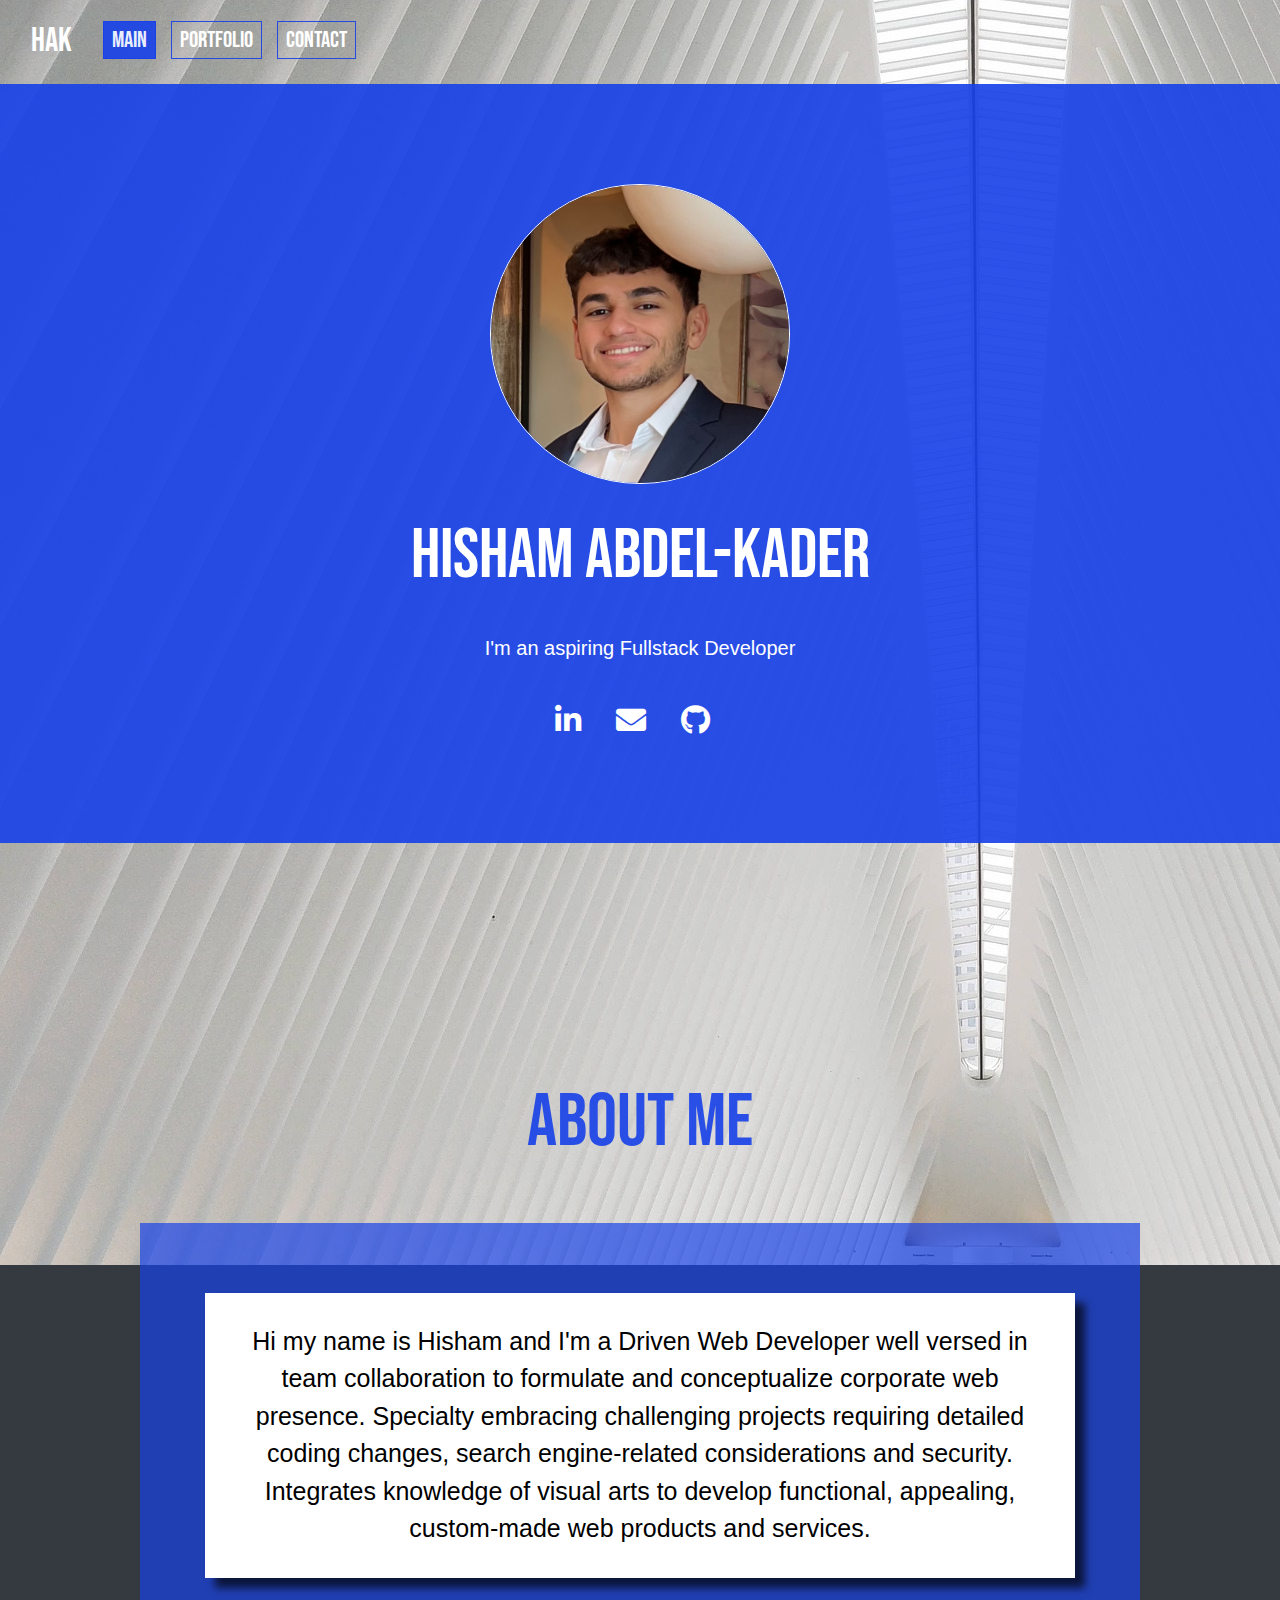
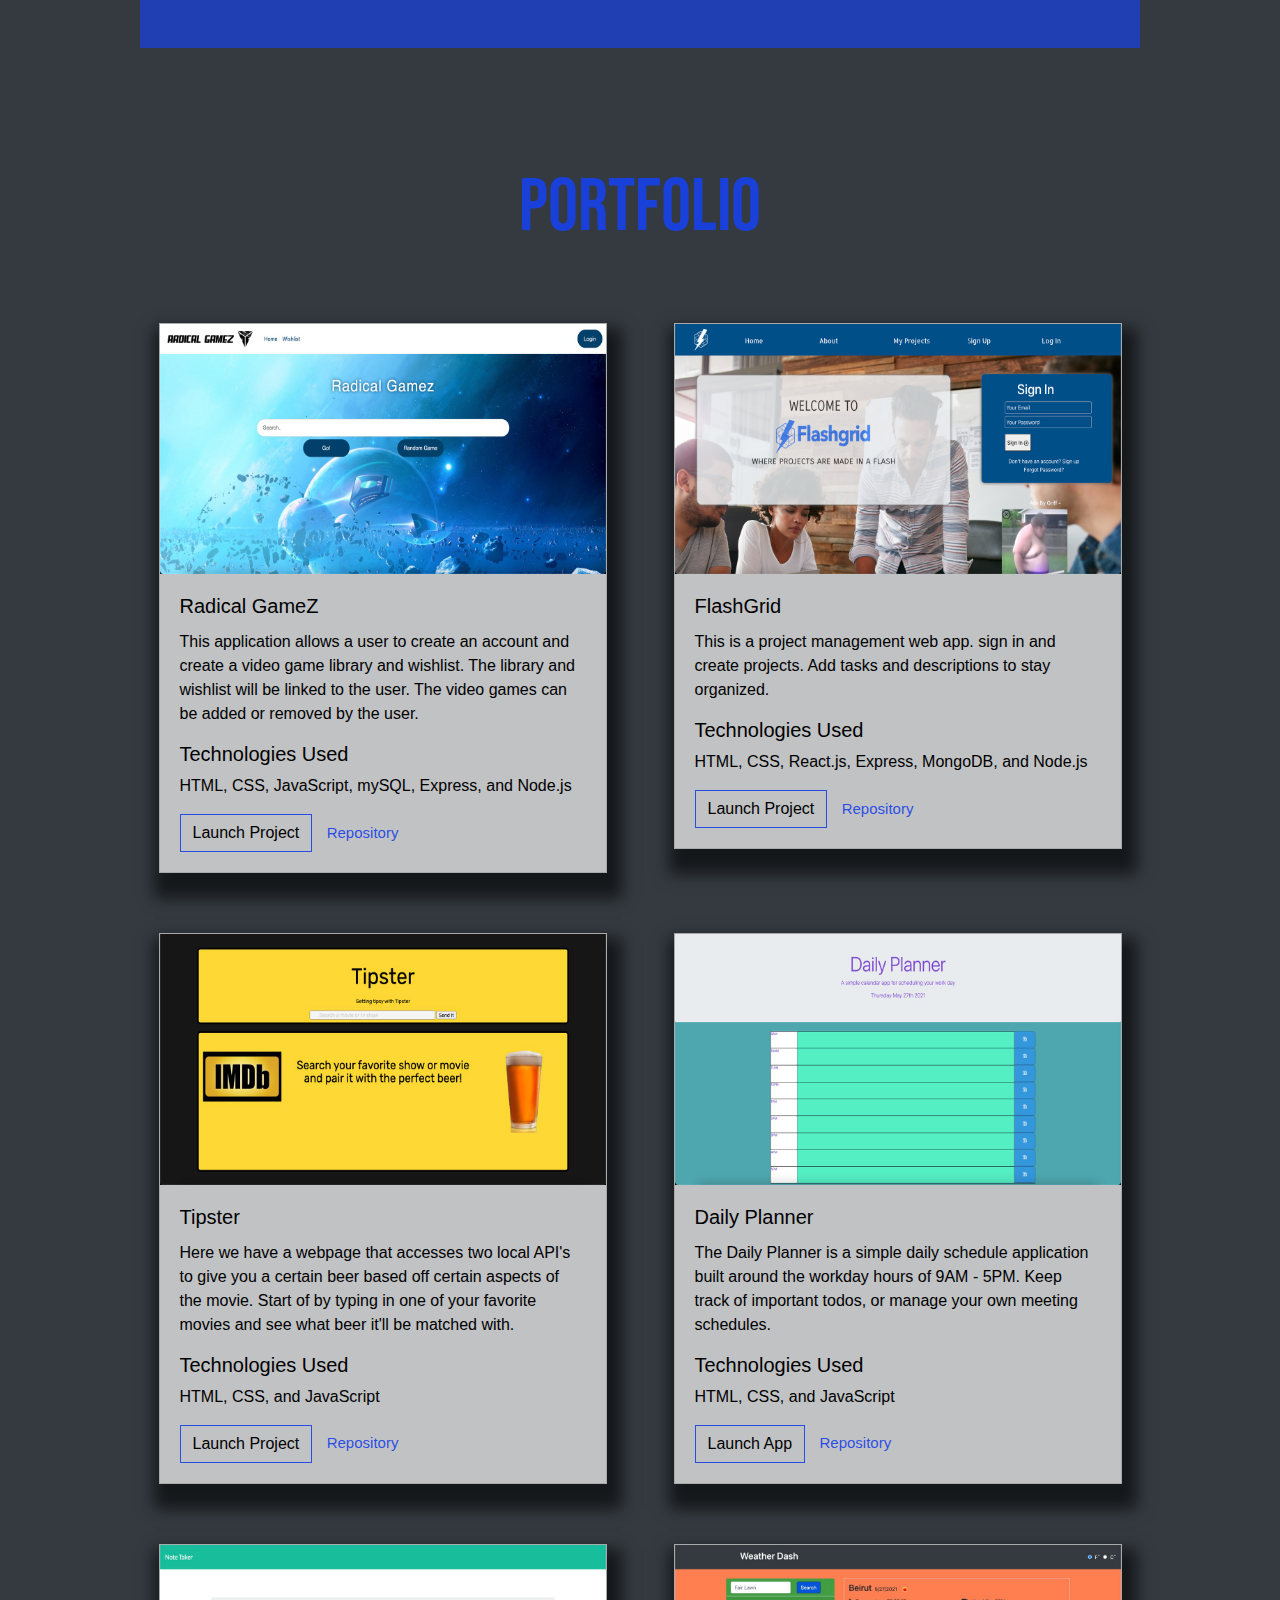
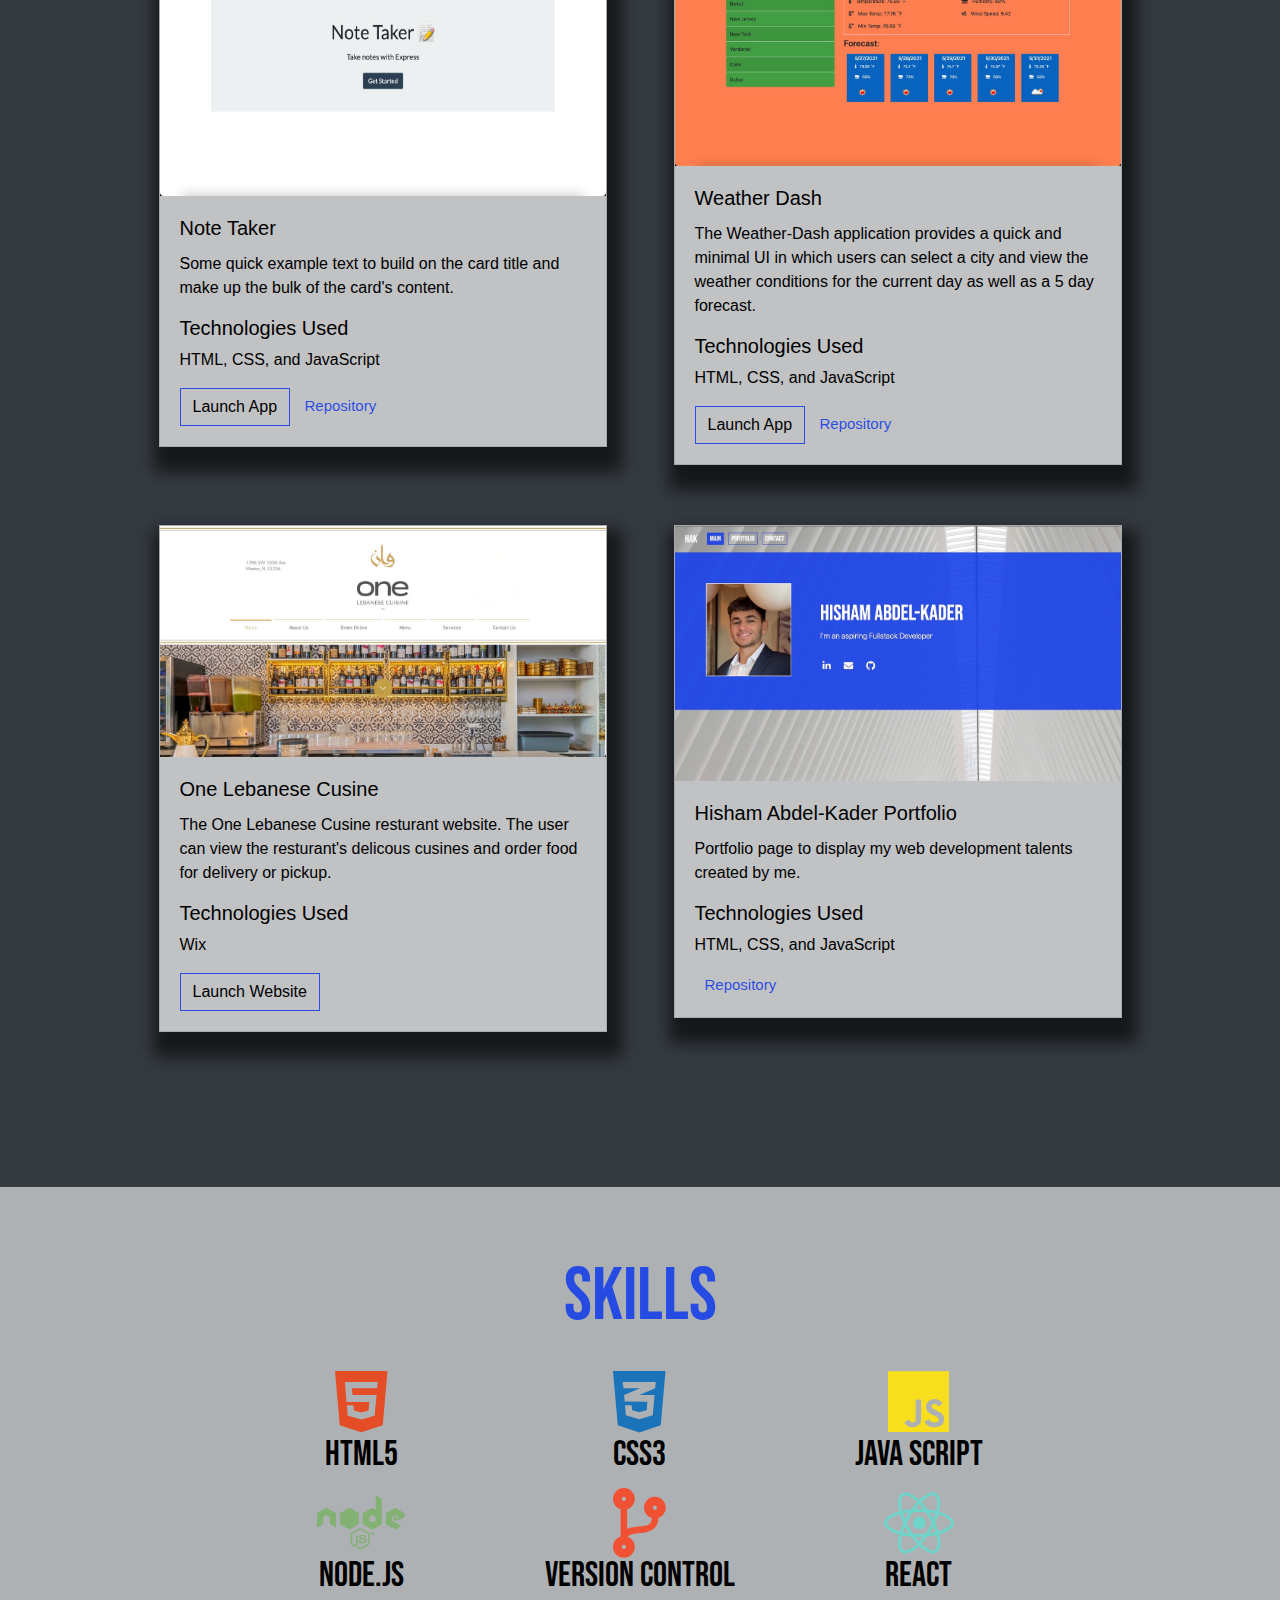
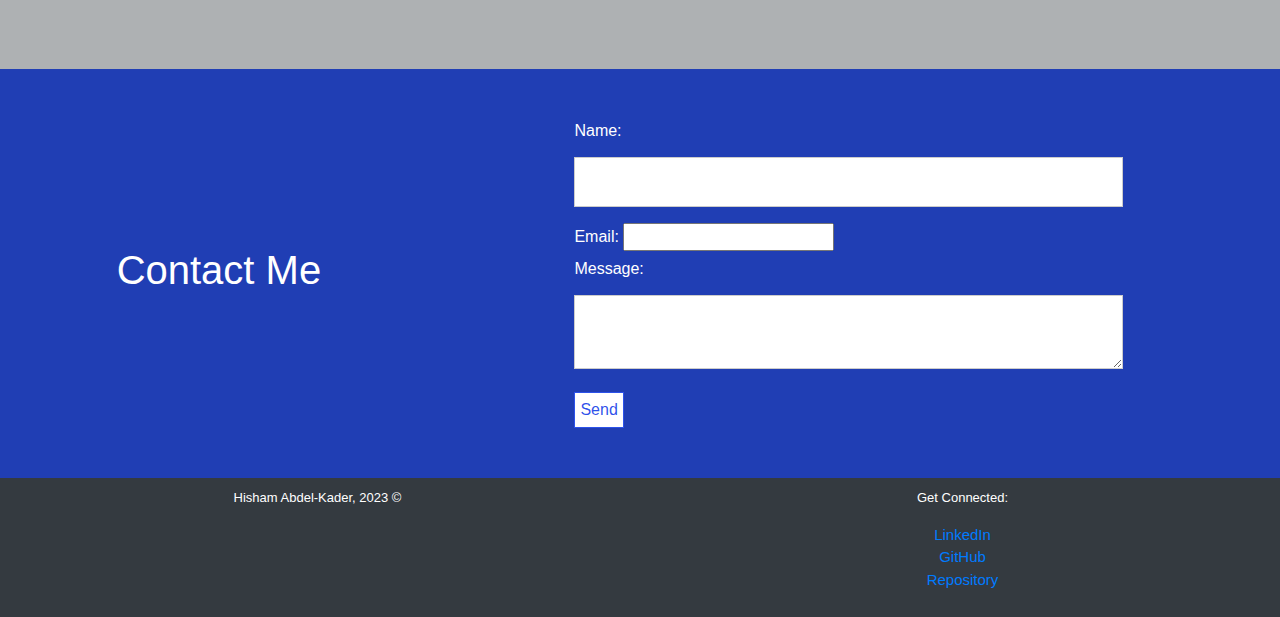
==== index.html @ c9c092f1 "page header restyled" ====
<!DOCTYPE html>
<html lang="en">

<head>
  <meta charset="UTF-8">
  <meta name="viewport" content="width=device-width, initial-scale=1.0">
  <meta http-equiv="X-UA-Compatible" content="ie=edge">
  <meta name="Description" content="Enter your description here" />
  <link rel="stylesheet" href="https://fonts.googleapis.com/css2?family=Bebas+Neue&display=swap">
  <link rel="stylesheet" href="https://cdnjs.cloudflare.com/ajax/libs/twitter-bootstrap/4.5.2/css/bootstrap.min.css">
  <link rel="stylesheet" href="https://cdnjs.cloudflare.com/ajax/libs/font-awesome/5.14.0/css/all.min.css">
  <link rel="stylesheet" href="assets/css/style.css">
  <link rel="stylesheet" href="assets/css/logos.css">
  <title>Hisham's Portfolio</title>
</head>

<body>
  <nav class="navbar navbar-expand-lg navbar-light bg-light">
    <span href="index.html" class="navbar-brand mb-1 h1">HAK</span>
    <button class="navbar-toggler" type="button" data-toggle="collapse" data-target="#navbarSupportedContent"
      aria-controls="navbarSupportedContent" aria-expanded="false" aria-label="Toggle navigation">
      <span class="navbar-toggler-icon"></span>
    </button>
    <div class="collapse navbar-collapse" id="navbarSupportedContent">
      <ul class="nav navbar-nav navbar-right">
        <li class="nav-item active">
          <a class="nav-link" href="index.html">Main</a>
        </li>
        <li class="nav-item">
          <a class="nav-link" href=#portfolio>Portfolio</a>
        </li>
        <li class="nav-item">
          <a class="nav-link" href="#contact">Contact</a>
        </li>
      </ul>
    </div>
  </nav>



  <!-- Person section -->
  <!-- <div class="container6">
    <div class="row">
      <div class="col-lg-4"> <img id="face" src="/assets/images/hisham2.jpeg" alt="Hish-img"> </div>
      <div class="col-8">Hisham Abdel-Kader
        <p class="lead">I'm an aspiring Fullstack Developer</p>
        </p>
        <a href="https://www.linkedin.com/in/hisham-abdel-kader-14ab821b3/" target="_blank" class="tinyIcon"
          alt="LinkedIn"><i class="fab fa-linkedin-in"></i></a>
        <a href="#contact" class="tinyIcon" alt="email"><i class="fa fa-envelope"></i></a>
        <a href="https://github.com/HishamKader" target="_blank" class="tinyIcon" alt="Github"><i
            class="fab fa-github"></i></a>
      </div>
    </div>
  </div> -->

  <section>
    <div class="container6">
      <img id="face" src="assets/images/hisham2.jpeg" alt="Hish-img">
      <h1 class="nameHead">Hisham Abdel-Kader</h1>
      <h5>I'm an aspiring Fullstack Developer</h5>
      <div>
        <a href="https://www.linkedin.com/in/hisham-abdel-kader-14ab821b3/" target="_blank" class="tinyIcon"
          alt="LinkedIn"><i class="fab fa-linkedin-in"></i></a>
        <a href="#contact" class="tinyIcon" alt="email"><i class="fa fa-envelope"></i></a>
        <a href="https://github.com/HishamKader" target="_blank" class="tinyIcon" alt="Github"><i
            class="fab fa-github"></i></a>
      </div>
    </div>
  </section>







  <br>
  <br>
  <br>
  <br>
  <br>

  <!--About me section-->
  <section id="aboutMe">
    <h1 id="section">About me</h1>
    <div class="container2">
      <div class="row">
        <div class="about">Hi my name is Hisham and I'm a Driven Web Developer well versed in team collaboration to
          formulate and conceptualize
          corporate web presence. Specialty embracing challenging projects requiring detailed coding changes, search
          engine-related
          considerations and security. Integrates knowledge of visual arts to develop functional, appealing, custom-made
          web products and services.
        </div>
      </div>
    </div>
  </section>



  <!-- Portfolio section -->
  <section id="portfolio">
    <h1 id="section">Portfolio</h1>
    <div class="container0">
      <div class="col-lg-6">
        <div class="card">
          <img src="/assets/images/radical.jpg" class="card-img-top" alt="...">
          <div class="card-body">
            <h5 class="card-title">Radical GameZ</h5>
            <p class="card-text">This application allows a user to create an account and create a
              video game library and wishlist. The library and wishlist will be linked to the user.
              The video games can be added or removed by the user.</p>
            <h5>Technologies Used</h5>
            <p>HTML, CSS, JavaScript, mySQL, Express, and Node.js</p>
            <a href="https://raticles.herokuapp.com/" class="btn">Launch Project</a>
            <a href="https://github.com/HishamKader/RadicalGamez" class="repo-btn">Repository</a>
          </div>
        </div>
      </div>
      <div class="col-lg-6">
        <div class="whole-card">
          <div class="card">
            <img src="/assets/images/flash.png" class="card-img-top" alt="...">
            <div class="card-body">
              <h5 class="card-title">FlashGrid</h5>
              <p class="card-text">This is a project management web app. sign in and create projects.
                Add tasks and descriptions to stay organized.</p>
              <h5>Technologies Used</h5>
              <p>HTML, CSS, React.js, Express, MongoDB, and Node.js </p>
              <a href="https://fathomless-crag-63072.herokuapp.com/" class="btn">Launch Project</a>
              <a href="https://github.com/playerthomasm6/flashGrid" class="repo-btn">Repository</a>
            </div>
          </div>
        </div>
      </div>
      <div class="col-lg-6">
        <div class="card">
          <img src="/assets/images/tip.jpg" class="card-img-top" alt="...">
          <div class="card-body">
            <h5 class="card-title">Tipster</h5>
            <p class="card-text">Here we have a webpage that accesses two local API's to give you a certain beer
              based off certain aspects of the movie.
              Start of by typing in one of your favorite movies and see what beer it'll be matched with.</p>
            <h5>Technologies Used</h5>
            <p>HTML, CSS, and JavaScript</p>
            <a href="https://playerthomasm6.github.io/tipster" class="btn">Launch Project</a>
            <a href="https://github.com/playerthomasm6/tipster" class="repo-btn">Repository</a>
          </div>
        </div>
      </div>

      <div class="col-lg-6">
        <div class="card">
          <img src="/assets/images/daily.jpg" class="card-img-top" alt="......">
          <div class="card-body">
            <h5 class="card-title">Daily Planner</h5>
            <p class="card-text">The Daily Planner is a simple daily schedule application built around the workday
              hours
              of 9AM - 5PM. Keep track of
              important todos, or manage your own meeting schedules.</p>
            <h5>Technologies Used</h5>
            <p>HTML, CSS, and JavaScript</p>
            <a href="https://hishamkader.github.io/dailyplanner/" class="btn">Launch App</a>
            <a href="https://github.com/HishamKader/dailyplanner" class="repo-btn">Repository</a>
          </div>
        </div>
      </div>
      <div class="col-lg-6">
        <div class="card">
          <img src="/assets/images/note.jpg" class="card-img-top" alt="....">
          <div class="card-body">
            <h5 class="card-title">Note Taker</h5>
            <p class="card-text">Some quick example text to build on the card title and make up the bulk of the
              card's
              content.</p>
            <h5>Technologies Used</h5>
            <p>HTML, CSS, and JavaScript</p>
            <a href="https://frozen-garden-80238.herokuapp.com/" class="btn">Launch App</a>
            <a href="https://github.com/HishamKader/notetaker" class="repo-btn">Repository</a>
          </div>
        </div>
      </div>
      <div class="col-lg-6">
        <div class="card">
          <img src="/assets/images/dash.jpg" class="card-img-top" alt="...">
          <div class="card-body">
            <h5 class="card-title">Weather Dash</h5>
            <p class="card-text">The Weather-Dash application provides a quick and minimal UI in which users can
              select
              a city and view the weather conditions for
              the current day as well as a 5 day forecast.</p>
            <h5>Technologies Used</h5>
            <p>HTML, CSS, and JavaScript</p>
            <a href="https://hishamkader.github.io/weatherdash/" class="btn">Launch App</a>
            <a href="https://github.com/HishamKader/weatherdash" class="repo-btn">Repository</a>
          </div>
        </div>
      </div>
      <div class="col-lg-6">
        <div class="card">
          <img src="/assets/images/one.jpeg" class="card-img-top" alt="...">
          <div class="card-body">
            <h5 class="card-title">One Lebanese Cusine</h5>
            <p class="card-text">The One Lebanese Cusine resturant website. The user can
              view the resturant's delicous cusines and order food for delivery or pickup.</p>
            <h5>Technologies Used</h5>
            <p>Wix</p>
            <a href="https://onelebanese.com" class="btn">Launch Website</a>
          </div>
        </div>
      </div>
      <div class="col-lg-6">
        <div class="card">
          <img src="/assets/images/hishpo.jpeg" class="card-img-top" alt="...">
          <div class="card-body">
            <h5 class="card-title">Hisham Abdel-Kader Portfolio</h5>
            <p class="card-text">Portfolio page to display my web development talents created by me.</p>
            <h5>Technologies Used</h5>
            <p>HTML, CSS, and JavaScript</p>
            <a href="https://github.com/HishamKader/hishamkader.github.io" class="repo-btn">Repository</a>
          </div>
        </div>
      </div>
  </section>

  <!-- Skills section -->
  <section id="skill">
    <border>
      <h1 id="section">Skills</h1>
      <div class="container7">
        <div class="box">
          <div class="row">
            <div class="col-md-4">
              </ul>
              <li> <i class="fab fa-html5 fa-7x" alt="HTML5" title="HTML5">
                  <p id="skills">HTML5</p>
                </i>
              </li>
            </div>
            <div class="col-md-4">
              <li><i class="fab fa-css3-alt fa-7x" alt="CSS3" title="CSS3">
                  <p id="skills">CSS3</p>
                </i>
              </li>
            </div>
            <div class="col-md-4">
              <li><i class="fab fa-js fa-7x" alt="javascript" title="JavaScript">
                  <p id="skills">Java Script</p>
                </i>
              </li>
            </div>
          </div>
          <div class="row">
            <div class="col-md-4">
              <li><i class="fab fa-node fa-7x" alt="Node.JS" title="Node.JS">
                  <p id="skills">Node.Js</p>
                </i>
              </li>
            </div>
            <div class="col-md-4">
              <li><i class="fas fa-code-branch fa-7x" title="Version control">
                  <p id="skills">Version control</p>
                </i>
              </li>
            </div>
            <div class="col-md-4">
              <li><i class="fab fa-react fa-7x" alt="React.JS" title="React">
                  <p id="skills">React</p>
                </i>
              </li>
            </div>
          </div>
          </ul>
        </div>
      </div>
    </border>
  </section>

  <section id="contact">
    <h1 id="contact-me">Contact Me</h1>
    <form id="contact-form">
      <label for="name">Name:</label>
      <input class="formInput" type="text" id="name" name="name" required>

      <label for="email">Email:</label>
      <input class="formInput" type="email" id="email" name="email" required>
      <br>
      <label for="message">Message:</label>
      <textarea class="formInput" id="message" name="message" required></textarea>

      <button id="send" type="submit">Send</button>
    </form>
  </section>
  <!-- footer -->
  </div>
  <footer class="footer">
    <!-- <div class="container"> -->

    <div class="row">
      <div class="col-sm-6">
        <div>Hisham Abdel-Kader, 2023 &copy;</div>
      </div>

      <div class="col-sm-6">
        <p>Get Connected:</p>
        <ul id="conn">
          <li><a href="https://www.linkedin.com/in/hisham-abdel-kader-14ab821b3/">LinkedIn</a></li>
          <li><a href="https://github.com/HishamKader">GitHub</a></li>
          <li><a href="https://github.com/HishamKader/hishamkader.github.io">Repository</a></li>
        </ul>
      </div>
    </div>
  </footer>




  <script src="https://cdnjs.cloudflare.com/ajax/libs/jquery/3.5.1/jquery.slim.min.js"></script>
  <script src="https://cdnjs.cloudflare.com/ajax/libs/popper.js/1.16.1/umd/popper.min.js"></script>
  <script src="https://cdnjs.cloudflare.com/ajax/libs/twitter-bootstrap/4.5.2/js/bootstrap.min.js"></script>
  <script src="/assets/js/form.js"></script>
</body>

</html>
---- assets/css/style.css ----
*{
    margin: 0px;
    padding: 0px;
    box-sizing: border-box;  
}

body{
    background-image: url(/assets/images/lines-3659995_1920.jpg)!important;
    background-color: #343a40!important;
    overflow-x: hidden;
    background: no-repeat;
    background-attachment: fixed;
}


.navbar-light .navbar-nav  .nav-link {
    background-color: rgba(255, 255, 255, 0);
    color: white;
    transition-duration: 350ms;
    margin-top: -4px;
    font-size: 23px;
}

.navbar-light .navbar-nav .nav-link:hover {
    background-color: #1741e8e8;
    color: white;
}

.navbar-light .navbar-nav .active> .nav-link {
 color: #ffffffe8;
 background-color: #1741e8e8;
}

.navbar-light .navbar-nav .active> .nav-link:hover {
    color: rgb(255, 255, 255);
    transition-duration: 500ms;
}





.nav-link{
    font-family:'Bebas Neue', cursive;
    font-size: 20px;
    background-color: rgb(235, 73, 124);
    border-radius: 0px;
    padding: 1px;
    border: 1.5px solid #1741e8e8;
        
}



.nav-item{
    margin-left: 15px;
    padding: 0;
}





#face{
    width: 300px;
    height: 300px;
    border: 1.5px solid #ffffff; 
    border-radius: 50%;   
    animation: fadeIn 5s;
    -webkit-animation: fadeIn 5s;
    -moz-animation: fadeIn 5s;
    -o-animation: fadeIn 5s;
    -ms-animation: fadeIn 5s;
}
      
      @keyframes fadeIn {
        0% { opacity: 0; }
        100% { opacity: 1; }
      }
      
      @-moz-keyframes fadeIn {
        0% { opacity: 0; }
        100% { opacity: 1; }
      }
      
      @-webkit-keyframes fadeIn {
        0% { opacity: 0; }
        100% { opacity: 1; }
      }
      
      @-o-keyframes fadeIn {
        0% { opacity: 0; }
        100% { opacity: 1; }
      }
      
      @-ms-keyframes fadeIn {
        0% { opacity: 0; }
        100% { opacity: 1; }
      }




.nameHead{
    font-size: 70px;
    color: white;
    font-family: 'Bebas Neue', cursive;
    animation: fadeIn 5s;
    -webkit-animation: fadeIn 5s;
    -moz-animation: fadeIn 5s;
    -o-animation: fadeIn 5s;
     -ms-animation: fadeIn 5s;
}
      
      @keyframes fadeIn {
        0% { opacity: 0; }
        100% { opacity: 1; }
      }
      
      @-moz-keyframes fadeIn {
        0% { opacity: 0; }
        100% { opacity: 1; }
      }
      
      @-webkit-keyframes fadeIn {
        0% { opacity: 0; }
        100% { opacity: 1; }
      }
      
      @-o-keyframes fadeIn {
        0% { opacity: 0; }
        100% { opacity: 1; }
      }
      
      @-ms-keyframes fadeIn {
        0% { opacity: 0; }
        100% { opacity: 1; }
      }
    

#face:hover{
    transform: scale(1.0);
}
.lead{
    margin-left: 0px;
    font-size: 25px;
    font-family: -apple-system, BlinkMacSystemFont, 'Segoe UI', Roboto, Oxygen, Ubuntu, Cantarell, 'Open Sans', 'Helvetica Neue', sans-serif;
}

.about{
    font-size: 25px;
    color: rgb(0, 0, 0);
    margin: 10px ;
    /* background-color: rgba(52, 58, 64, 0.68); */
    padding: 30px;
    box-shadow:  10px 10px 8px rgba(0, 0, 0, 0.671);
    background-color: rgb(255, 255, 255);
    transition: ease-out 500ms;
}

.about:hover{
    transform:scale(1.1);
    transition: 500ms;
    box-shadow: 15px 15px 15px 15px rgba(0, 0, 0, 0.625);
}

#aboutMe{
    margin: 100px
    
}

@media (max-width: 786px) {
    #aboutMe{
        margin: 0px;
    }
}


#title {
    color: #ffffff;
    text-align: center;
    font-family:'Bebas Neue', cursive;
    font-size: 75px;
}
.bg-light {
 background-color: transparent!important;
}

.container0{
    border-radius: 0px;
    padding: 25px;
    align-content: center;
    background-color: #343a4000;
    display: flex;
    flex-wrap: wrap;
}


#skill{
   background-color: rgba(255, 255, 255, 0.605);
   padding: 50px;
}

@media (max-width: 786px) {
}



.container2{
    border-radius: 0px;
    padding: 60px;
    padding-left: 70px;
    padding-right: 70px;
    text-align: center;
    background-color: #1741e8af;
    flex-direction: column;
    margin: 40px;
    box-shadow: #343a40;
}

#contact{
    display: flex;
    flex-direction: row!important;
    justify-content: space-around;
    background-color: #1741e8b1; 
    padding: 10px;
}

@media (max-width: 786px) {
    #contact{
        margin: 0%;
        padding: 50px;
                
    }
}

@media (max-width: 786px) {
    #contact-me{
        font-size: 30px;
        margin-left: 30px;
    }
}


#contact-me{
    color: white;
}
 .container6{
    background-color: #1741e8e8;
    padding: 100px;
    display: flex;
    margin: auto;
    flex-direction: column;
    justify-content: center;
    align-items: center;
    color: white;
    gap: 30px;
    
 }

 

input[type=text], select, textarea {
    width: 100%; 
    padding: 12px; 
    border: 1px solid #ccc; 
    border-radius: 0px; 
    box-sizing: border-box; 
    margin-top: 6px; 
    margin-bottom: 16px; 
    resize: vertical 
  }
  
  

  input[type=submit] {
    background-color: #3066bd00;
    color: white;
    border: 1px solid  #1741e8e8;
    border-radius: 0px;
    cursor: pointer;
  
  }

  
  input[type=submit]:hover {
    background-color: #1741e8e8;
  }
  
  #contact{
    display: flex;
    flex-direction: column;
    width: auto;
    align-items: center;
  } 
  
  #contact-form{
    background-color: #1741e800;
    padding: 40px;
  }

  .container7 {
    /* background-color: #343a4080;; */
    padding: 10px;
    width: 70% ;
    margin:auto;
    font-size: 10px;
    list-style: none;

    
  }

  label{
      color: white;
  }

#section {
    text-align: center;
    font-size: 75px;
    font-family: 'Bebas Neue', cursive;
    margin: center;
    color: #1741e8e8;
    padding: 15px;
    margin: auto;
    width: fit-content;
}

.card-img-top {
    border-radius: 0px;
}

.navbar-light .navbar-brand {
    font-size: 33px; 
    color: white;
    transition: 350ms;
    font-family:'Bebas Neue', cursive;
    margin-left: 15px;
    margin-top: 4px;
}

.navbar-light .navbar-brand:hover {
    color: #1741e8e8;
    cursor: default;
}

#portfolio{
   margin: 100px;
}

@media (max-width: 786px) {
    #portfolio{
        margin: 0px;
    }
}



.footer {
    color: #fff;
    background-color: #343a40;
    position: relative; 
    font-size: small;
    width: 100%;
    left: 0;
    bottom: 0;
    padding: 10px;
    text-align: center;
    align-self: center;
    min-height: 15px;
    
}

.conn{
    font-size: 5px;
}

.box{
    text-align: center;
    padding: 0px;
    
}

.card-body {
    
    color: black;
    
    
}



.card{
    /* border: 1px solid #1741e8e8; */
    border-radius: 0px;
    margin: auto;
    margin-bottom: 30px;
    margin-top: 30px;
    background-color: #ffffffb1;
    box-shadow: 5px 15px 15px 10px rgba(0, 0, 0, 0.6);
    transition: 600ms ease-out;
    width: 28rem; 
}

@media (max-width: 786px) {
    .card{
        width: fit-content;
    }
}




.card:hover{
    transform: scale(1.1);
    transition: 600ms;
    box-shadow:  10px 10px 20px 20px rgba(0, 0, 0, 0.48);
    background-color: #ffffffe3;
    
}




.btn {
    border-radius: 0px;
    background-color: transparent;
    border: 1px solid #1741e8e8;
    color: rgb(0, 0, 0);
    transition: 250ms;
}
.btn:hover{
    color: white;
    background-color: #1741e8e8;
    border-color: #1741e8e8;
    
}

#send {
    border-radius: 0px;
    background-color: white;
    border: 1px solid #1741e8e8;
    color: #1741e8e8;
    transition: 250ms;
    padding: 5px;
}
#send:hover{
    color: #ffffff;
    background-color:#1741e8e8;
    border-color: #1741e8e8;
    
}

.repo-btn {
    color: #1741e8e8;
    margin-left: 10px;
    transition: 150ms;
    font-size: 15px;
}

.repo-btn:hover {
    color: rgb(0, 0, 0);
    text-decoration: none;
    
}
---- assets/css/logos.css ----
.fa-html5 {
    color: #e44d26;
}
.fa-css3-alt {
    color: #1b73ba;
}
.fa-js {
    color: #f7df1e;
}
.fa-node {
    color: #82b173;
}
.fa-code-branch {
    color: #f05133;
}

.fa-react{
    color: rgb(111, 213, 203);
}

.fab{
    transition: ease-out 300ms; 
}
.fab:hover{
    transform: scale(1.2);
    transition: 300ms;
    
}

.fas{
    transition: ease-out 300ms; 
}
.fas:hover{
    transform: scale(1.2);
    transition: 300ms;
    
}
.tinyIcon{
    color: white;
    padding: 8px;
    /* border: 1px solid #eb497c; */
    transition: 350ms;
    margin-right: 15px;
    font-size: 30px;
    flex-direction: row!important;
    justify-content: space-evenly!important;
}
.tinyIcon:hover{
    color: #000000;
    /* background-color: #eb497c; */
}

#conn {
    list-style: none;
    font-size: 15px;
}

#skills{
font-size: 35px;
font-family:'Bebas Neue', cursive;
color: rgb(0, 0, 0);
font-weight: normal;
align-self: center;

}
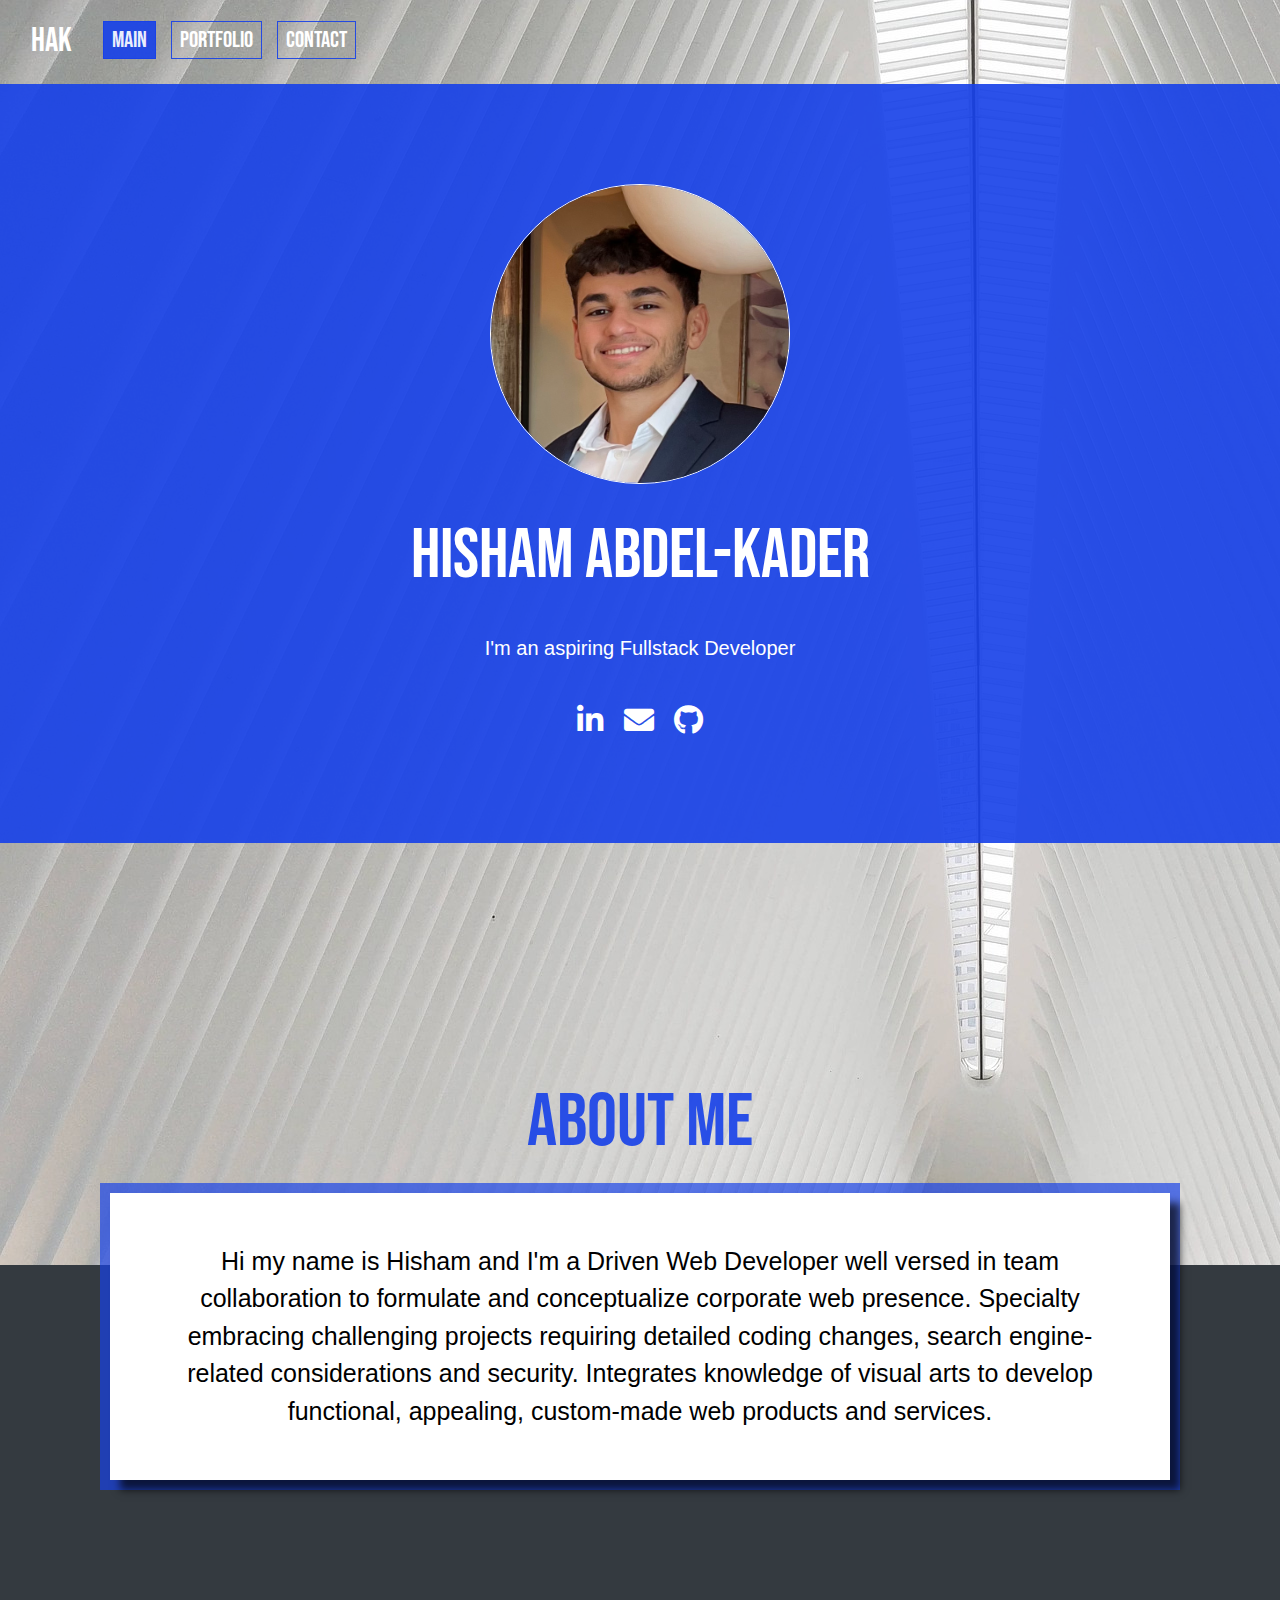
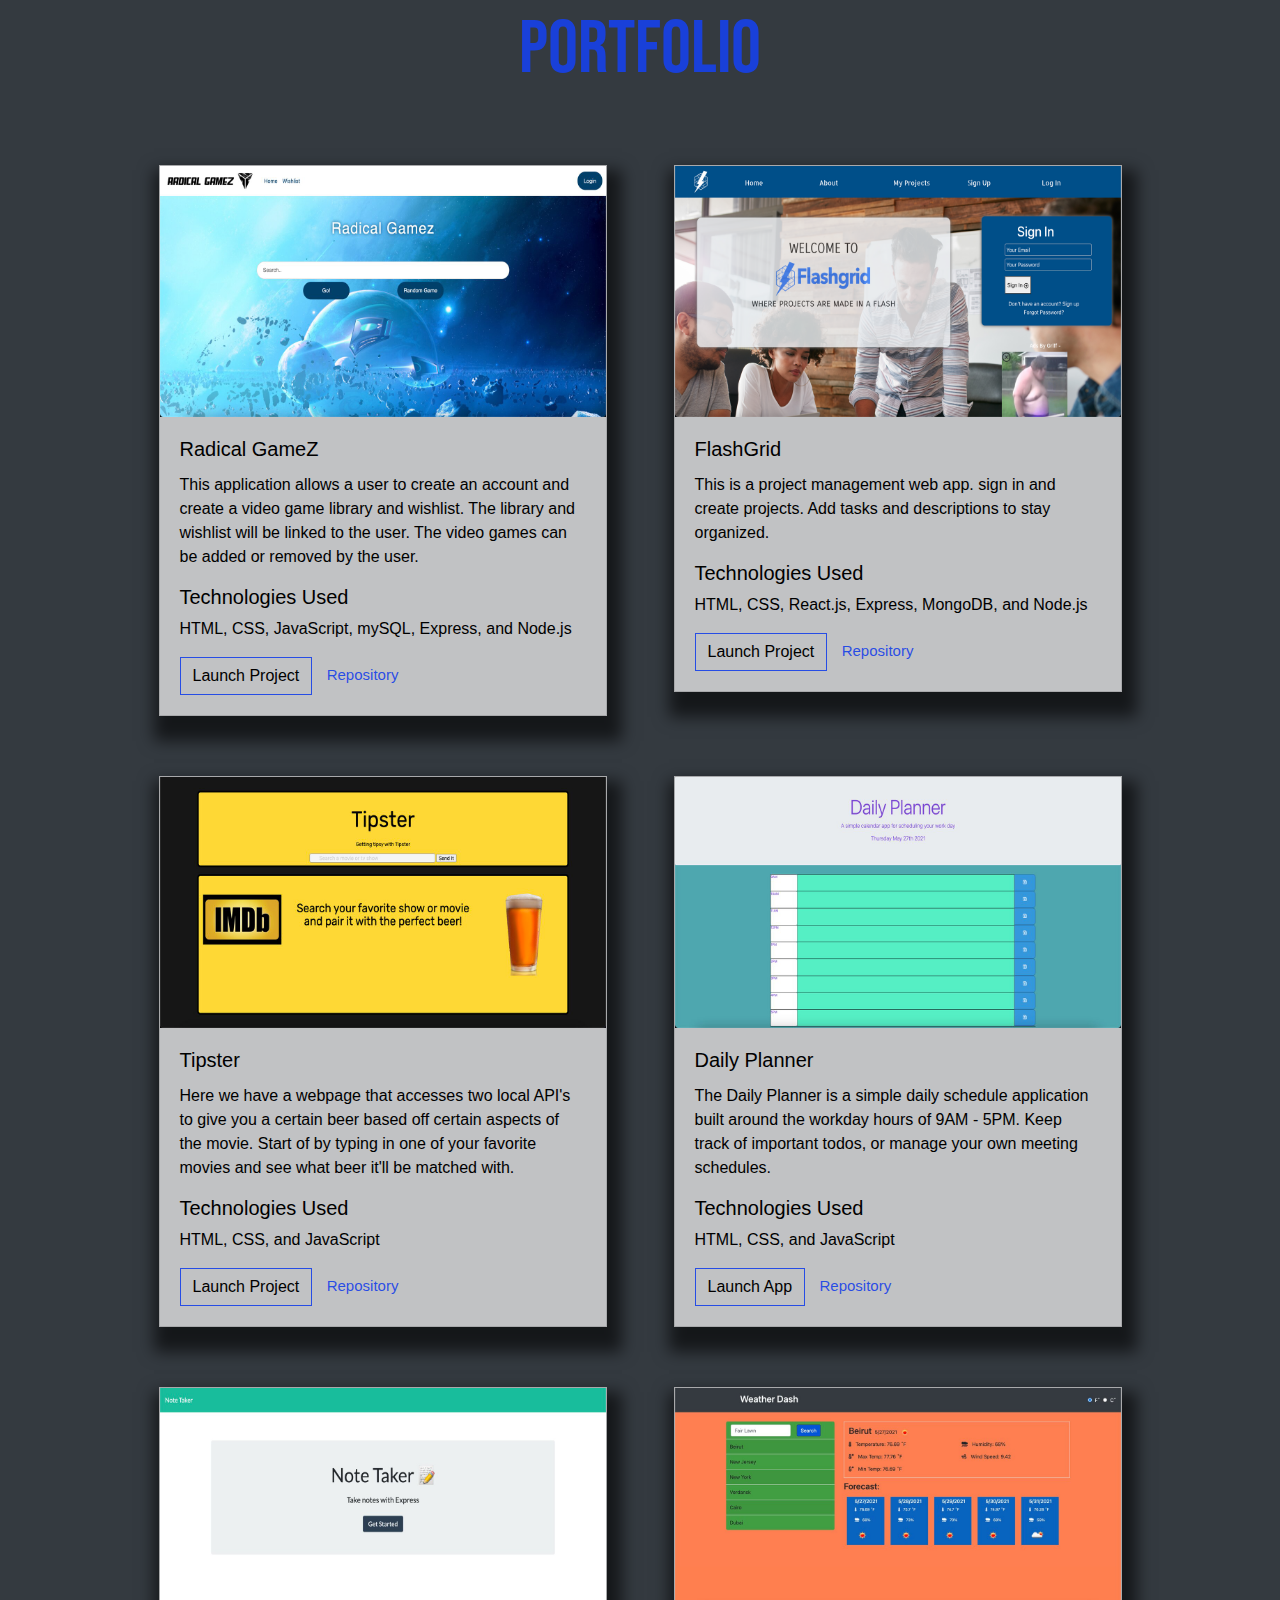
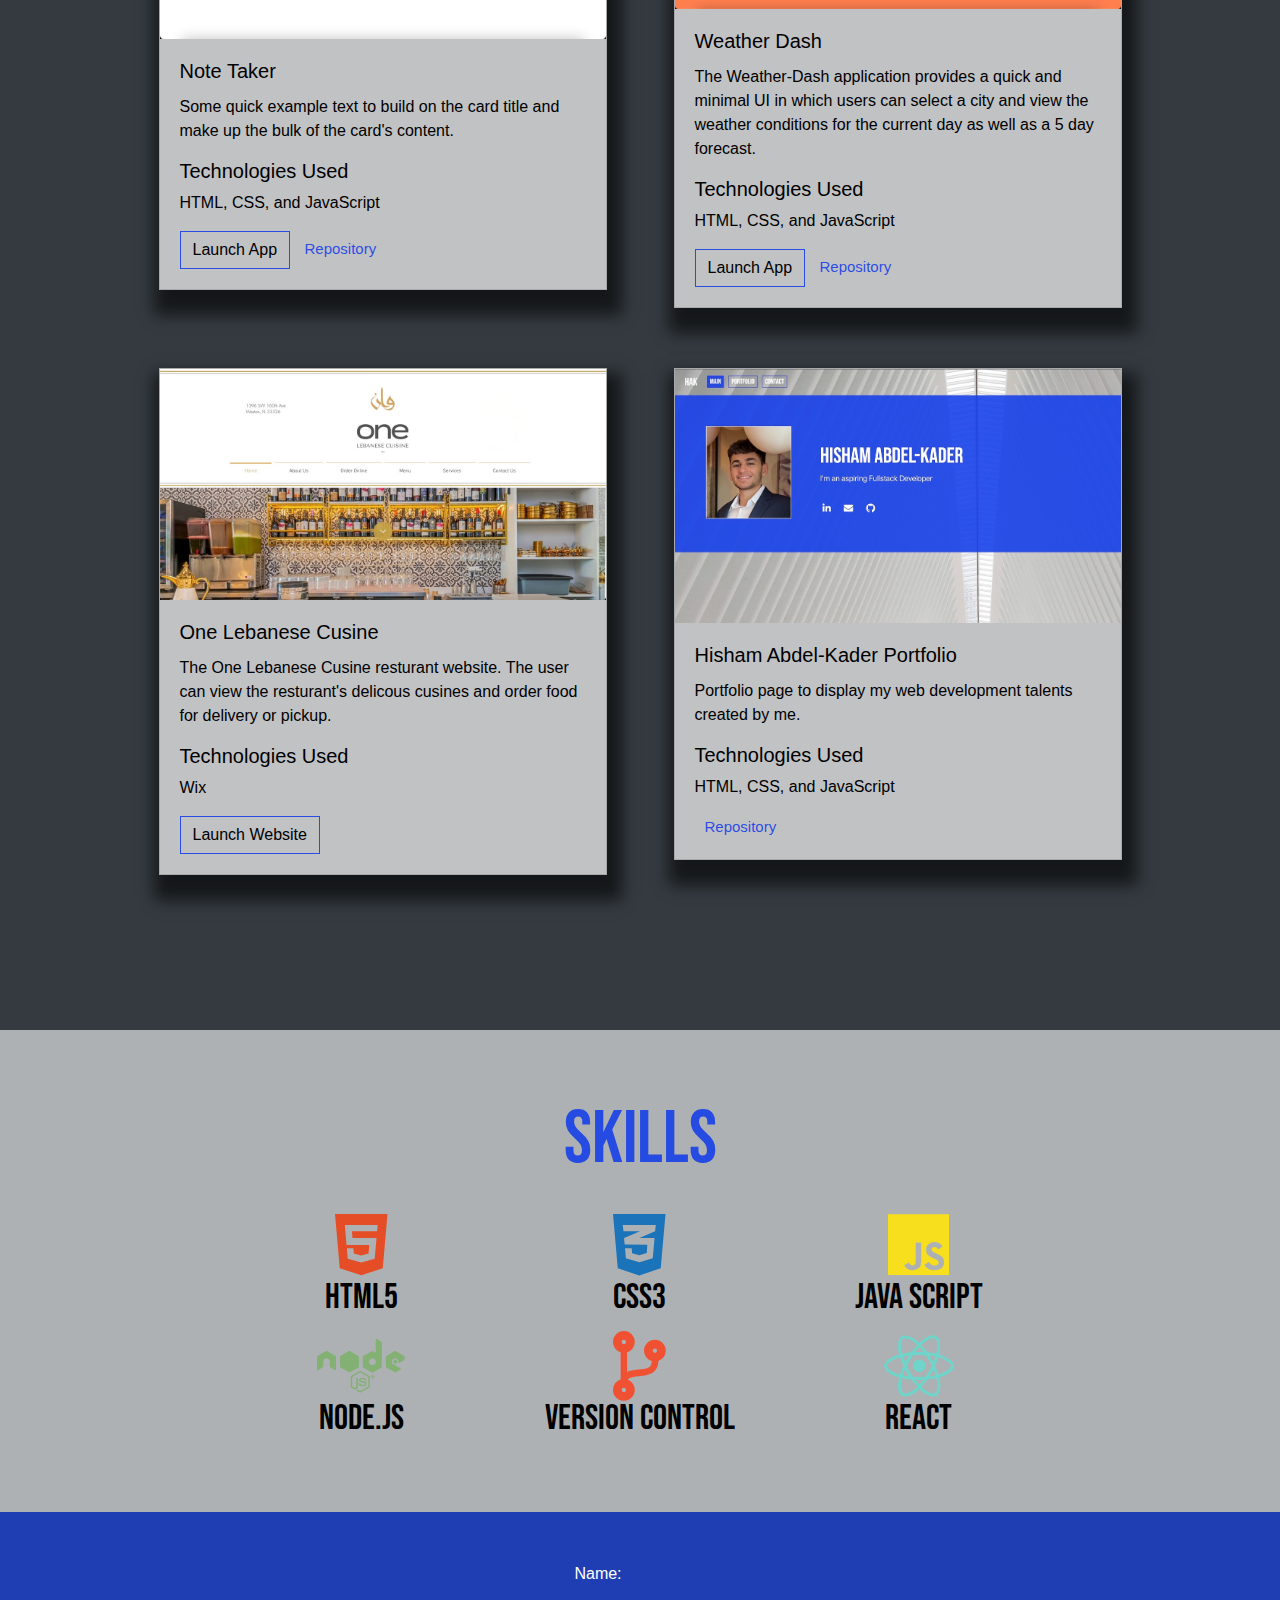
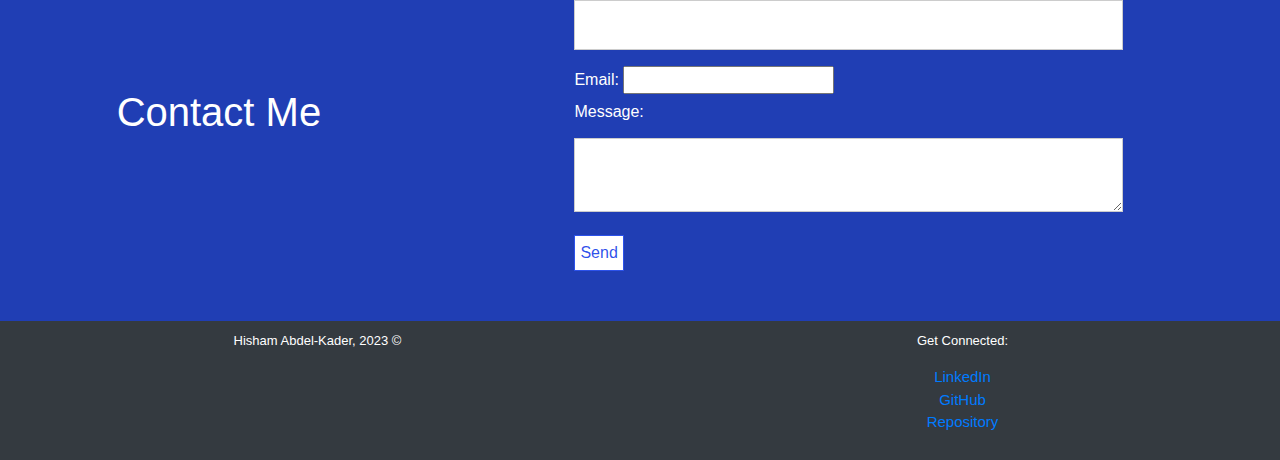
==== commit 5de05ae9: "mobile UI optimization" ====
--- a/index.html
+++ b/index.html
@@ -35,9 +35,6 @@
       </ul>
     </div>
   </nav>
-
-
-
   <!-- Person section -->
   <!-- <div class="container6">
     <div class="row">
@@ -68,13 +65,6 @@
       </div>
     </div>
   </section>
-
-
-
-
-
-
-
   <br>
   <br>
   <br>
@@ -85,15 +75,13 @@
   <section id="aboutMe">
     <h1 id="section">About me</h1>
     <div class="container2">
-      <div class="row">
-        <div class="about">Hi my name is Hisham and I'm a Driven Web Developer well versed in team collaboration to
-          formulate and conceptualize
-          corporate web presence. Specialty embracing challenging projects requiring detailed coding changes, search
-          engine-related
-          considerations and security. Integrates knowledge of visual arts to develop functional, appealing, custom-made
-          web products and services.
-        </div>
-      </div>
+      <p class="about">Hi my name is Hisham and I'm a Driven Web Developer well versed in team collaboration to
+        formulate and conceptualize
+        corporate web presence. Specialty embracing challenging projects requiring detailed coding changes, search
+        engine-related
+        considerations and security. Integrates knowledge of visual arts to develop functional, appealing, custom-made
+        web products and services.
+      </p>
     </div>
   </section>
 
@@ -149,7 +137,6 @@
           </div>
         </div>
       </div>
-
       <div class="col-lg-6">
         <div class="card">
           <img src="/assets/images/daily.jpg" class="card-img-top" alt="......">
@@ -292,16 +279,13 @@
       <button id="send" type="submit">Send</button>
     </form>
   </section>
+
   <!-- footer -->
-  </div>
   <footer class="footer">
-    <!-- <div class="container"> -->
-
     <div class="row">
       <div class="col-sm-6">
         <div>Hisham Abdel-Kader, 2023 &copy;</div>
       </div>
-
       <div class="col-sm-6">
         <p>Get Connected:</p>
         <ul id="conn">
@@ -314,8 +298,6 @@
   </footer>
 
 
-
-
   <script src="https://cdnjs.cloudflare.com/ajax/libs/jquery/3.5.1/jquery.slim.min.js"></script>
   <script src="https://cdnjs.cloudflare.com/ajax/libs/popper.js/1.16.1/umd/popper.min.js"></script>
   <script src="https://cdnjs.cloudflare.com/ajax/libs/twitter-bootstrap/4.5.2/js/bootstrap.min.js"></script>
--- a/assets/css/style.css
+++ b/assets/css/style.css
@@ -13,6 +13,13 @@
     background-attachment: fixed;
 }
 
+@media (max-width: 786px) {
+    .navbar-expand-lg{
+        text-align: center;
+    }
+}
+
+
 
 .navbar-light .navbar-nav  .nav-link {
     background-color: rgba(255, 255, 255, 0);
@@ -57,9 +64,6 @@
     margin-left: 15px;
     padding: 0;
 }
-
-
-
 
 
 #face{
@@ -73,6 +77,13 @@
     -o-animation: fadeIn 5s;
     -ms-animation: fadeIn 5s;
 }
+
+@media (max-width: 786px) {
+    #face{
+        width: 220px;
+        height: 220px;
+    }
+}
       
       @keyframes fadeIn {
         0% { opacity: 0; }
@@ -100,7 +111,11 @@
       }
 
 
-
+      @media (max-width: 786px){
+          .nameHead{
+              font-size: 40px!important;   
+          }
+      }
 
 .nameHead{
     font-size: 70px;
@@ -139,6 +154,8 @@
       }
     
 
+
+
 #face:hover{
     transform: scale(1.0);
 }
@@ -153,7 +170,9 @@
     color: rgb(0, 0, 0);
     margin: 10px ;
     /* background-color: rgba(52, 58, 64, 0.68); */
-    padding: 30px;
+    padding: 50px;
+    padding-left: 50px;
+    padding-right: 50px;
     box-shadow:  10px 10px 8px rgba(0, 0, 0, 0.671);
     background-color: rgb(255, 255, 255);
     transition: ease-out 500ms;
@@ -166,7 +185,10 @@
 }
 
 #aboutMe{
-    margin: 100px
+    margin: 100px;
+    
+    
+
     
 }
 
@@ -202,21 +224,21 @@
    padding: 50px;
 }
 
-@media (max-width: 786px) {
-}
-
-
 
 .container2{
     border-radius: 0px;
-    padding: 60px;
-    padding-left: 70px;
-    padding-right: 70px;
     text-align: center;
     background-color: #1741e8af;
     flex-direction: column;
-    margin: 40px;
-    box-shadow: #343a40;
+    align-content: center;
+    justify-content: center;
+    display: flex;
+}
+
+@media (max-width: 786px) {
+    .about{
+        font-size: 20px;
+    }
 }
 
 #contact{
@@ -258,6 +280,12 @@
     gap: 30px;
     
  }
+
+ @media (max-width: 786px) {
+    .container6{
+        text-align: center;
+    }
+}
 
  
 
--- a/assets/css/logos.css
+++ b/assets/css/logos.css
@@ -40,7 +40,6 @@
     padding: 8px;
     /* border: 1px solid #eb497c; */
     transition: 350ms;
-    margin-right: 15px;
     font-size: 30px;
     flex-direction: row!important;
     justify-content: space-evenly!important;
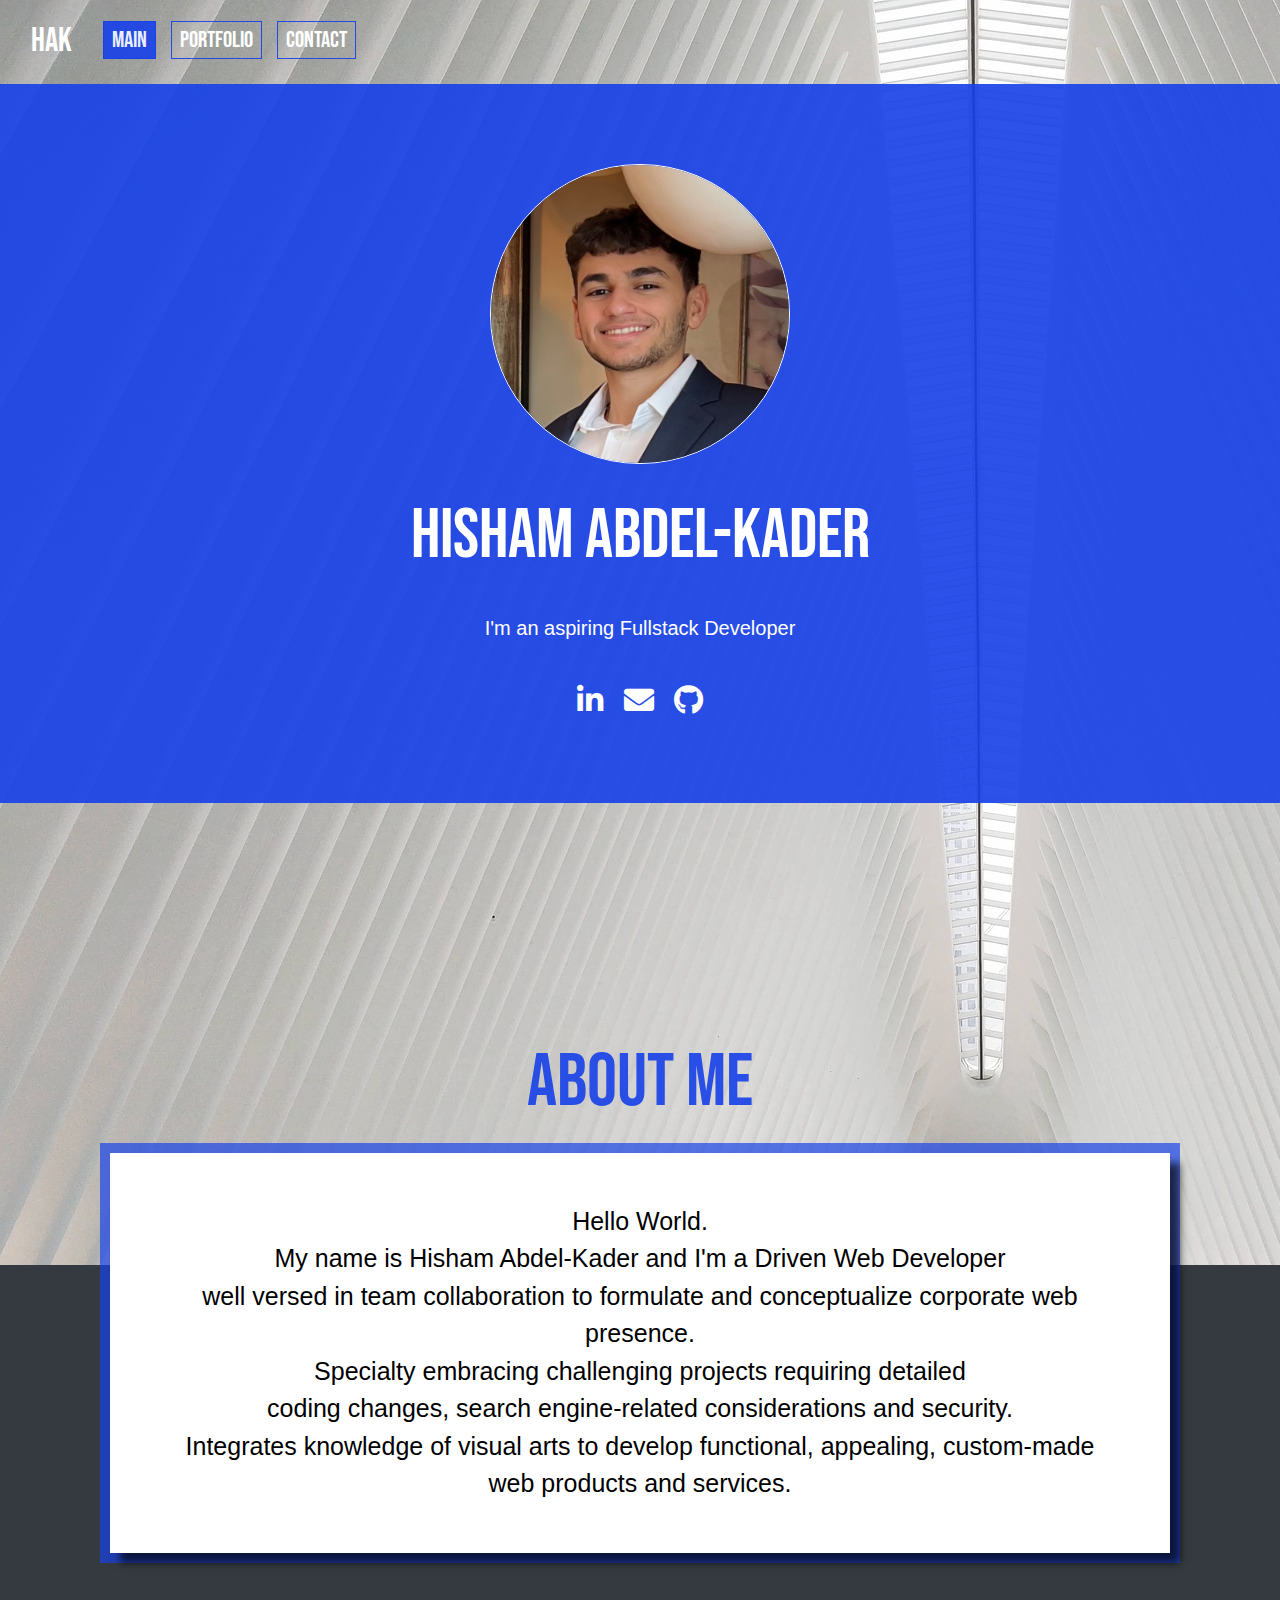
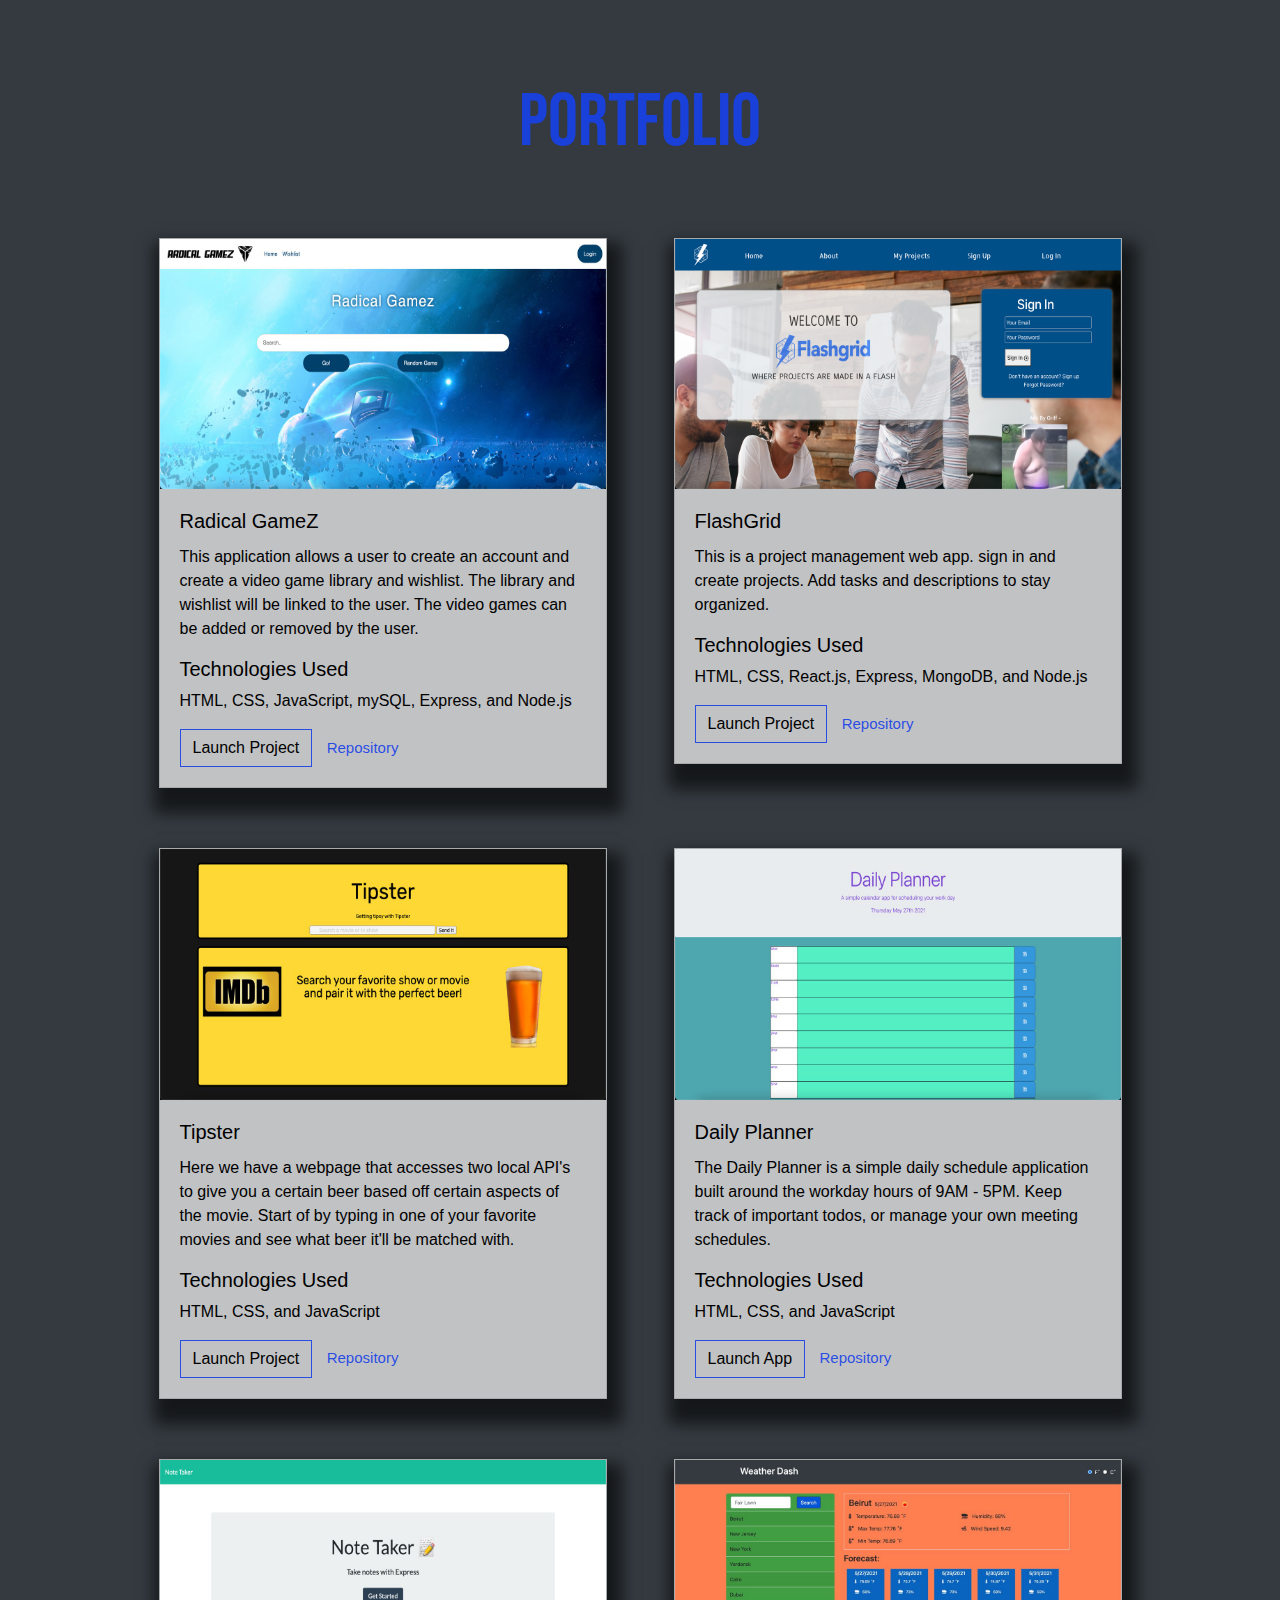
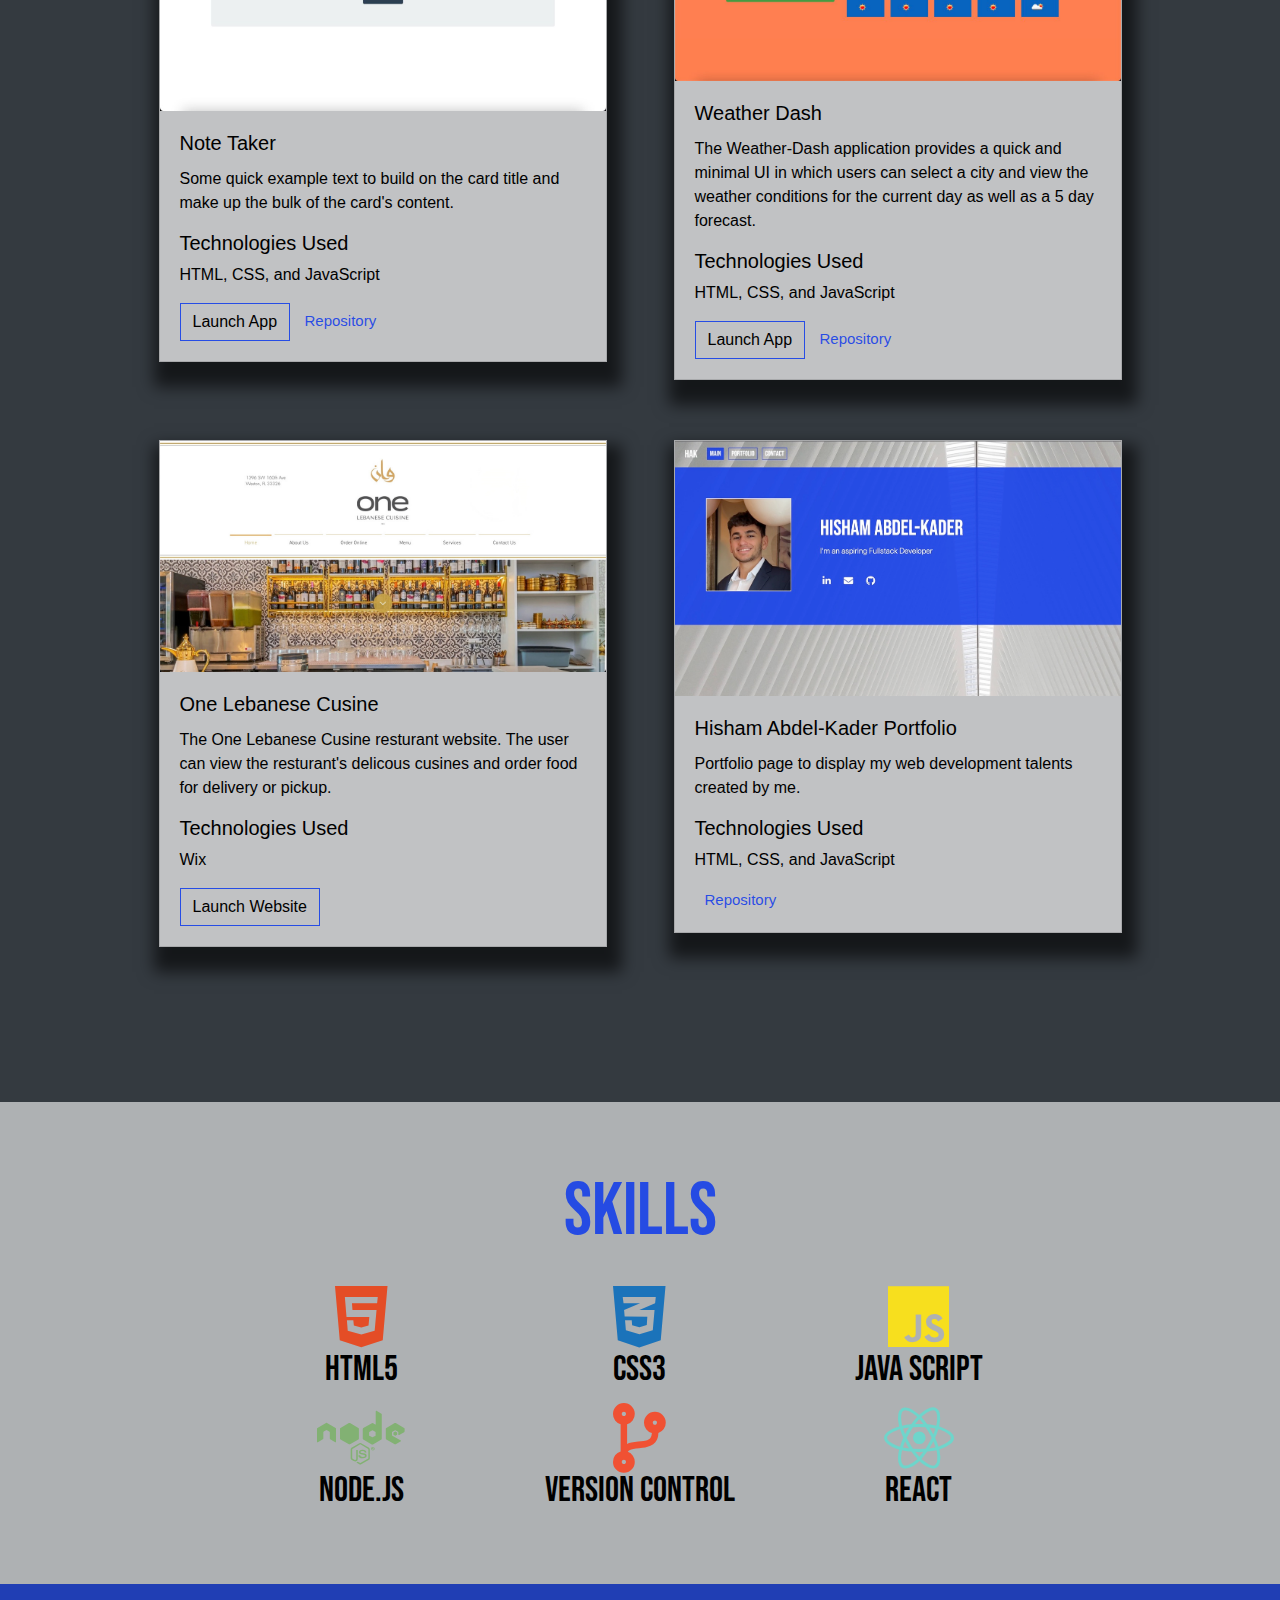
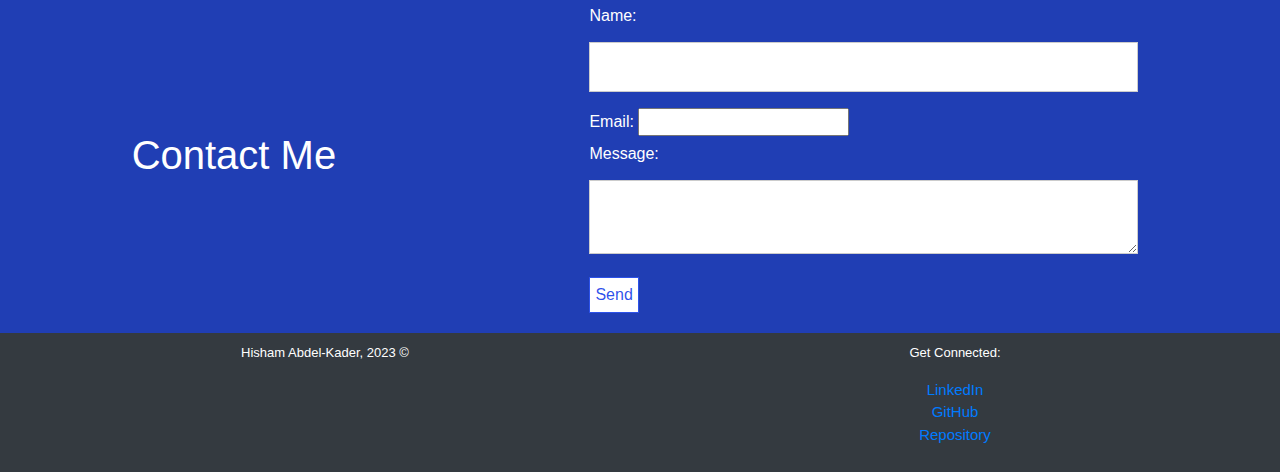
==== commit 480e566b: "mobile UI optimization" ====
--- a/index.html
+++ b/index.html
@@ -75,11 +75,11 @@
   <section id="aboutMe">
     <h1 id="section">About me</h1>
     <div class="container2">
-      <p class="about">Hi my name is Hisham and I'm a Driven Web Developer well versed in team collaboration to
+      <p class="about">Hello World.<br>My name is Hisham Abdel-Kader and I'm a Driven Web Developer<br>well versed in team collaboration to
         formulate and conceptualize
-        corporate web presence. Specialty embracing challenging projects requiring detailed coding changes, search
+        corporate web presence.<br>Specialty embracing challenging projects requiring detailed<br>coding changes, search
         engine-related
-        considerations and security. Integrates knowledge of visual arts to develop functional, appealing, custom-made
+        considerations and security.<br>Integrates knowledge of visual arts to develop functional, appealing, custom-made
         web products and services.
       </p>
     </div>
@@ -282,7 +282,7 @@
 
   <!-- footer -->
   <footer class="footer">
-    <div class="row">
+    
       <div class="col-sm-6">
         <div>Hisham Abdel-Kader, 2023 &copy;</div>
       </div>
@@ -294,7 +294,7 @@
           <li><a href="https://github.com/HishamKader/hishamkader.github.io">Repository</a></li>
         </ul>
       </div>
-    </div>
+    
   </footer>
 
 
--- a/assets/css/style.css
+++ b/assets/css/style.css
@@ -11,6 +11,22 @@
     overflow-x: hidden;
     background: no-repeat;
     background-attachment: fixed;
+}
+
+
+@media (max-width: 786px) {
+    body{
+        background-image: url(/assets/images/lines-3659995_1920.jpg)!important;
+        background-color: #343a40!important;
+        overflow-x: hidden;
+        background: no-repeat;
+        background-attachment: fixed;
+    }
+}
+
+
+.col-sm-6{
+    max-width: none!important;
 }
 
 @media (max-width: 786px) {
@@ -113,7 +129,7 @@
 
       @media (max-width: 786px){
           .nameHead{
-              font-size: 40px!important;   
+              font-size: 50px!important;   
           }
       }
 
@@ -237,7 +253,7 @@
 
 @media (max-width: 786px) {
     .about{
-        font-size: 20px;
+        font-size: 17px;
     }
 }
 
@@ -270,7 +286,7 @@
 }
  .container6{
     background-color: #1741e8e8;
-    padding: 100px;
+    padding: 80px;
     display: flex;
     margin: auto;
     flex-direction: column;
@@ -325,7 +341,7 @@
   
   #contact-form{
     background-color: #1741e800;
-    padding: 40px;
+    padding: 10px;
   }
 
   .container7 {
@@ -347,7 +363,7 @@
     text-align: center;
     font-size: 75px;
     font-family: 'Bebas Neue', cursive;
-    margin: center;
+    
     color: #1741e8e8;
     padding: 15px;
     margin: auto;
@@ -390,13 +406,11 @@
     position: relative; 
     font-size: small;
     width: 100%;
-    left: 0;
-    bottom: 0;
     padding: 10px;
     text-align: center;
     align-self: center;
     min-height: 15px;
-    
+    display: flex;
 }
 
 .conn{
@@ -415,7 +429,6 @@
     
     
 }
-
 
 
 .card{
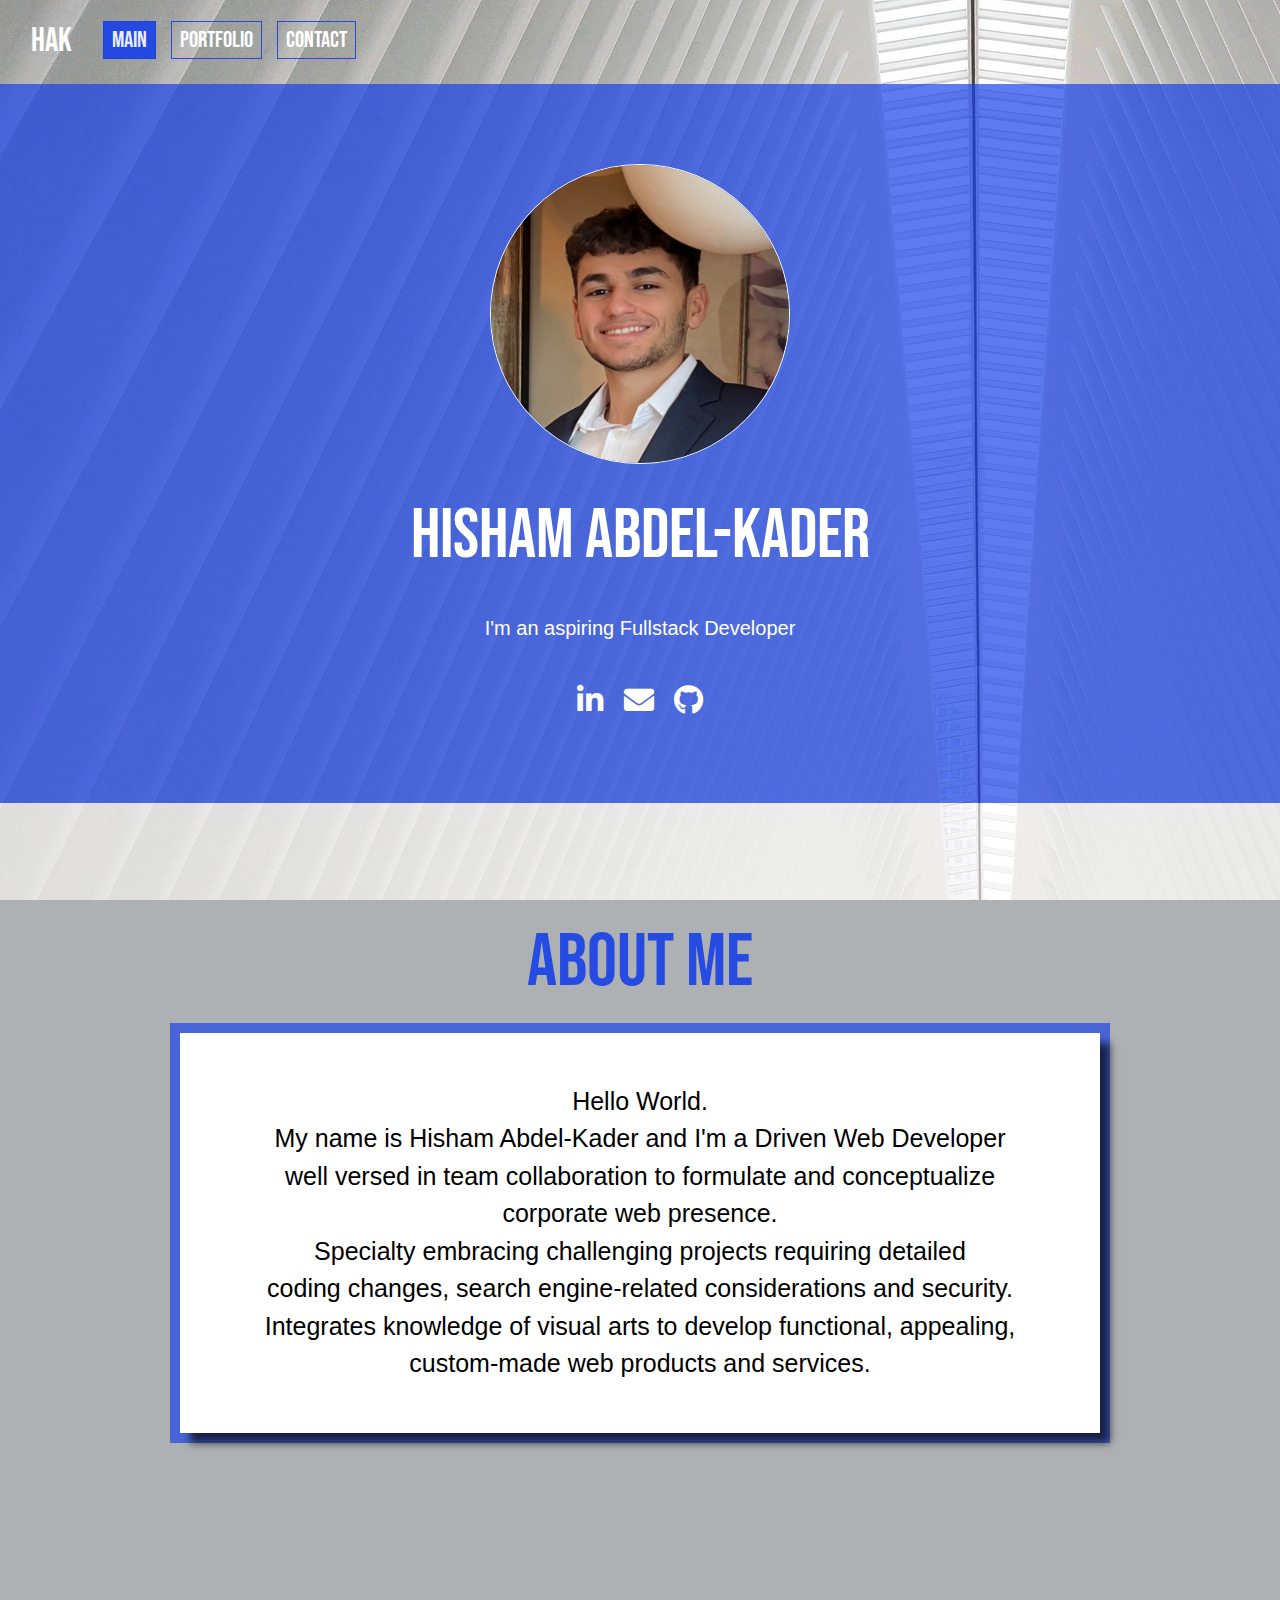
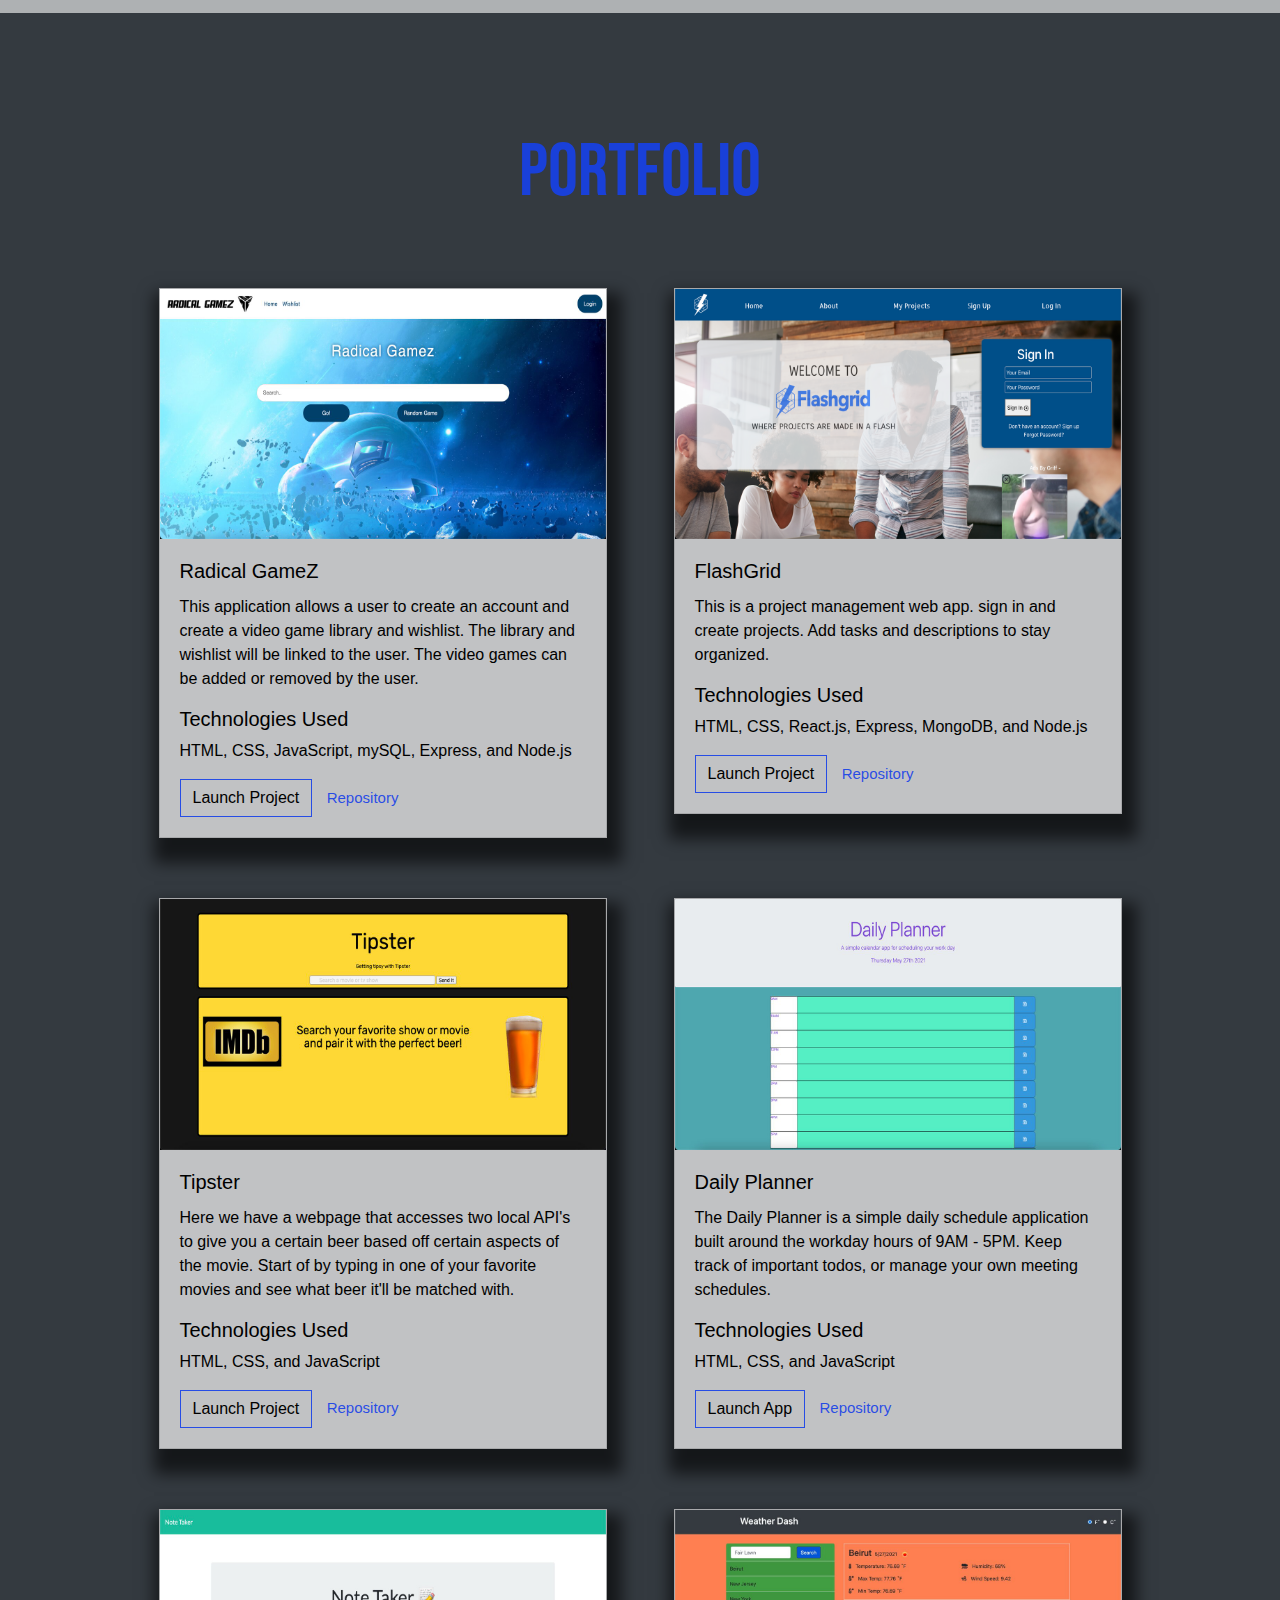
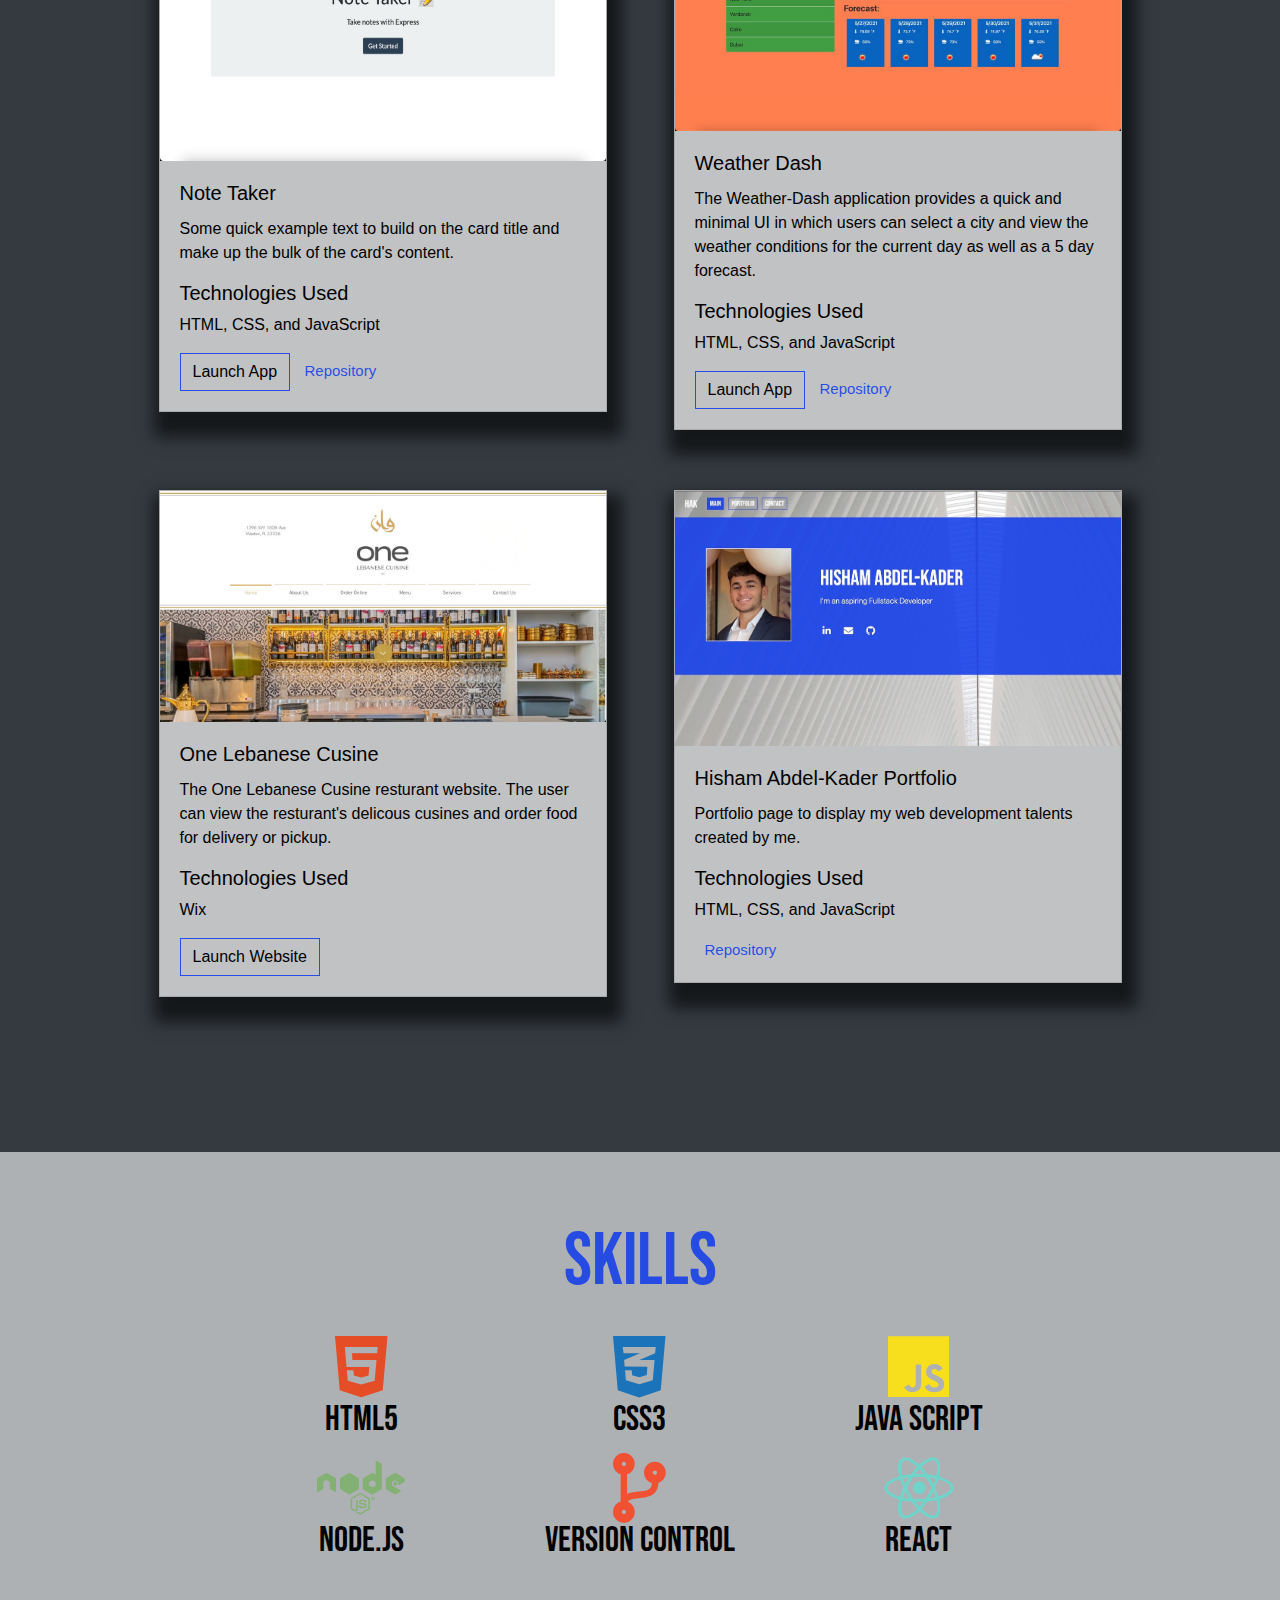
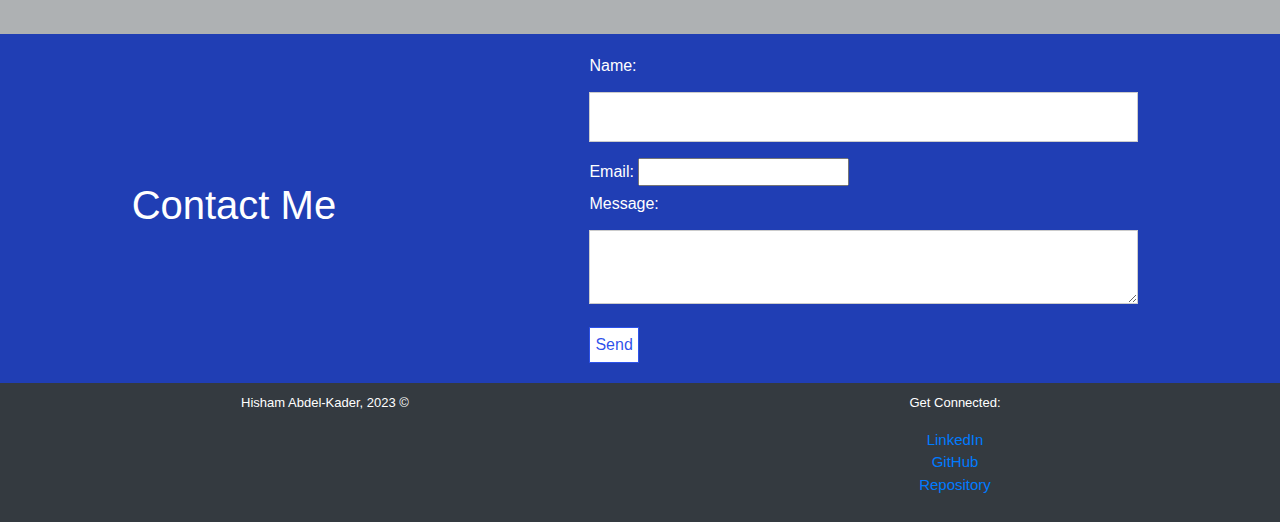
==== commit 3a3ef7c3: "mobile UI optimization" ====
--- a/index.html
+++ b/index.html
@@ -65,11 +65,6 @@
       </div>
     </div>
   </section>
-  <br>
-  <br>
-  <br>
-  <br>
-  <br>
 
   <!--About me section-->
   <section id="aboutMe">
--- a/assets/css/style.css
+++ b/assets/css/style.css
@@ -5,11 +5,13 @@
     box-sizing: border-box;  
 }
 
+
+
 body{
     background-image: url(/assets/images/lines-3659995_1920.jpg)!important;
     background-color: #343a40!important;
     overflow-x: hidden;
-    background: no-repeat;
+    background: repeat;
     background-attachment: fixed;
 }
 
@@ -18,9 +20,10 @@
     body{
         background-image: url(/assets/images/lines-3659995_1920.jpg)!important;
         background-color: #343a40!important;
-        overflow-x: hidden;
-        background: no-repeat;
-        background-attachment: fixed;
+        background-position: right;
+        background-repeat: repeat!important;
+        
+
     }
 }
 
@@ -92,6 +95,7 @@
     -moz-animation: fadeIn 5s;
     -o-animation: fadeIn 5s;
     -ms-animation: fadeIn 5s;
+    transition: ease-out 500ms;
 }
 
 @media (max-width: 786px) {
@@ -129,7 +133,7 @@
 
       @media (max-width: 786px){
           .nameHead{
-              font-size: 50px!important;   
+              font-size: 56px!important;   
           }
       }
 
@@ -173,7 +177,7 @@
 
 
 #face:hover{
-    transform: scale(1.0);
+    transform: scale(1.1);
 }
 .lead{
     margin-left: 0px;
@@ -201,8 +205,10 @@
 }
 
 #aboutMe{
-    margin: 100px;
-    
+    
+    background-color: rgba(255, 255, 255, 0.605);
+    
+    padding: 100px 170px 170px 170px;
     
 
     
@@ -211,6 +217,7 @@
 @media (max-width: 786px) {
     #aboutMe{
         margin: 0px;
+        padding: 10px;
     }
 }
 
@@ -268,15 +275,15 @@
 @media (max-width: 786px) {
     #contact{
         margin: 0%;
-        padding: 50px;
-                
+        padding: 40px;
+        flex-direction: column!important; 
+
     }
 }
 
 @media (max-width: 786px) {
     #contact-me{
-        font-size: 30px;
-        margin-left: 30px;
+        font-size: 40px;
     }
 }
 
@@ -285,7 +292,7 @@
     color: white;
 }
  .container6{
-    background-color: #1741e8e8;
+    background-color: #1741e8b1;
     padding: 80px;
     display: flex;
     margin: auto;
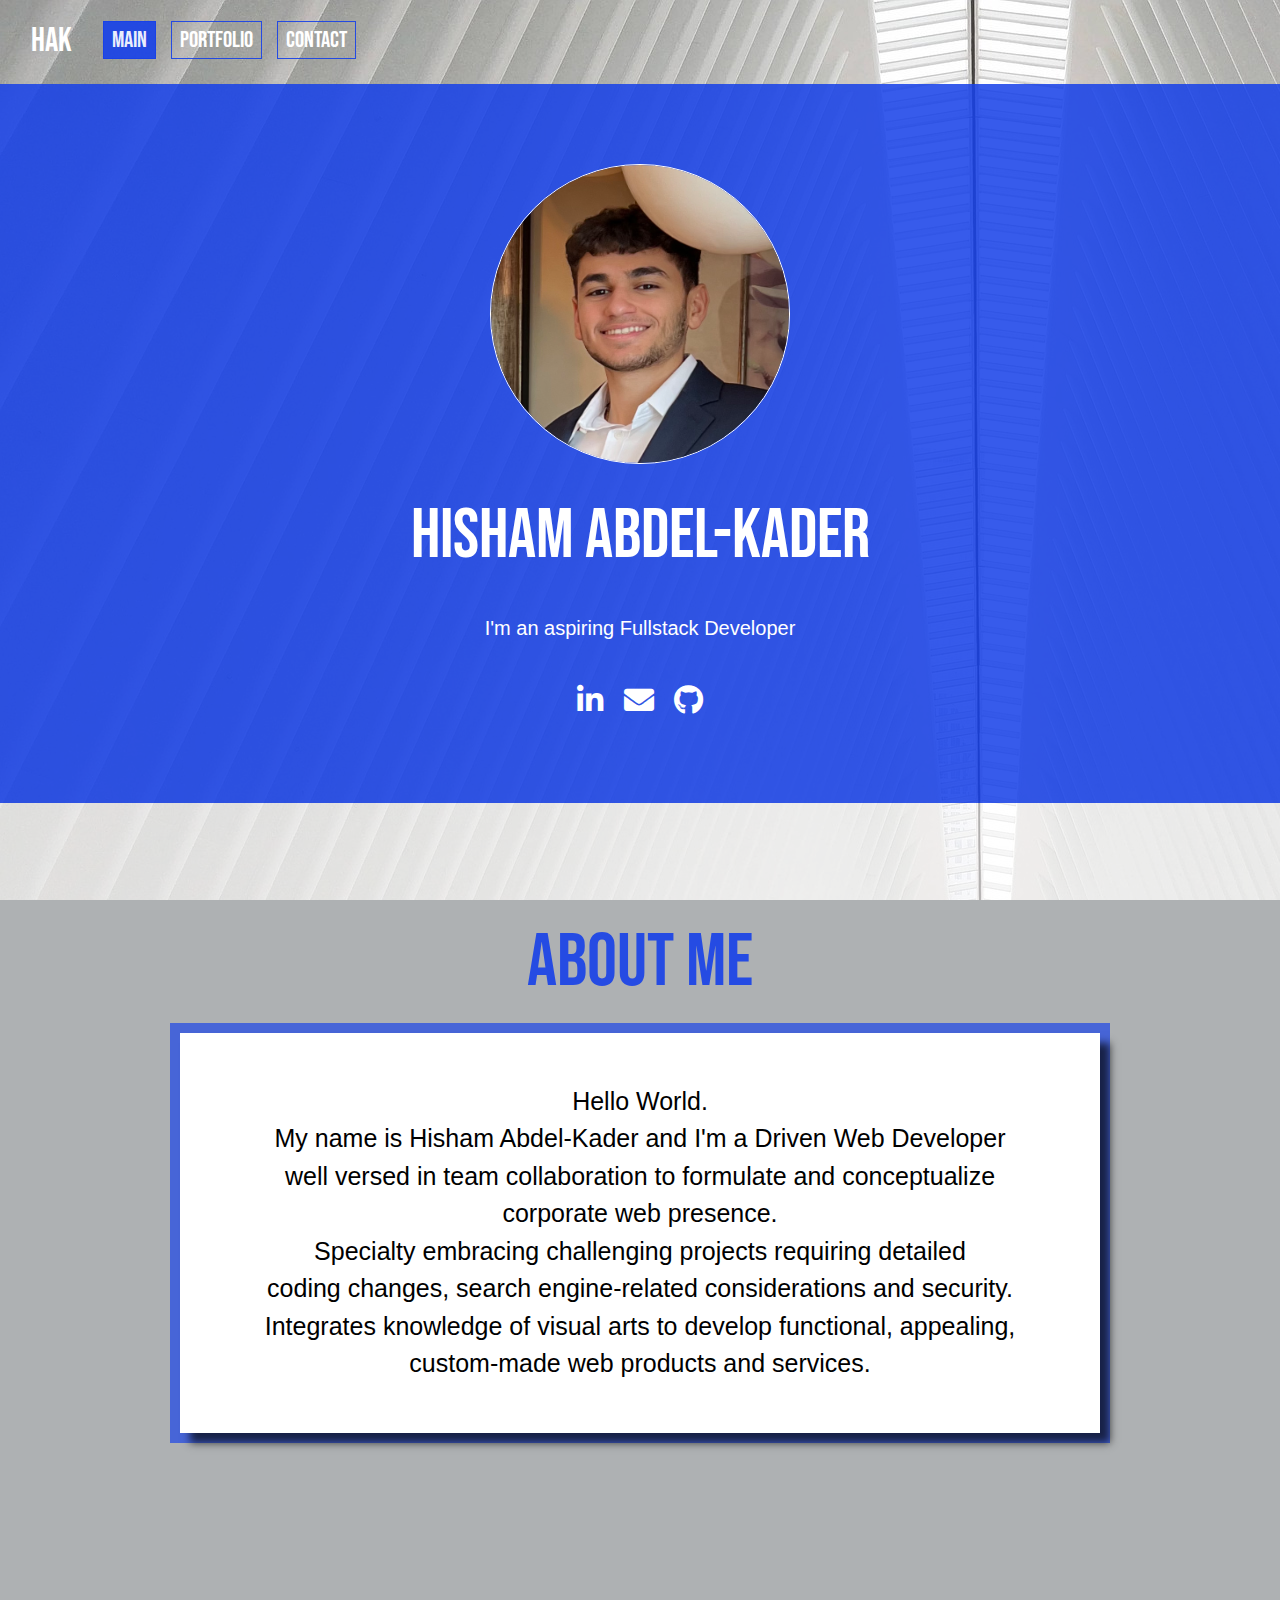
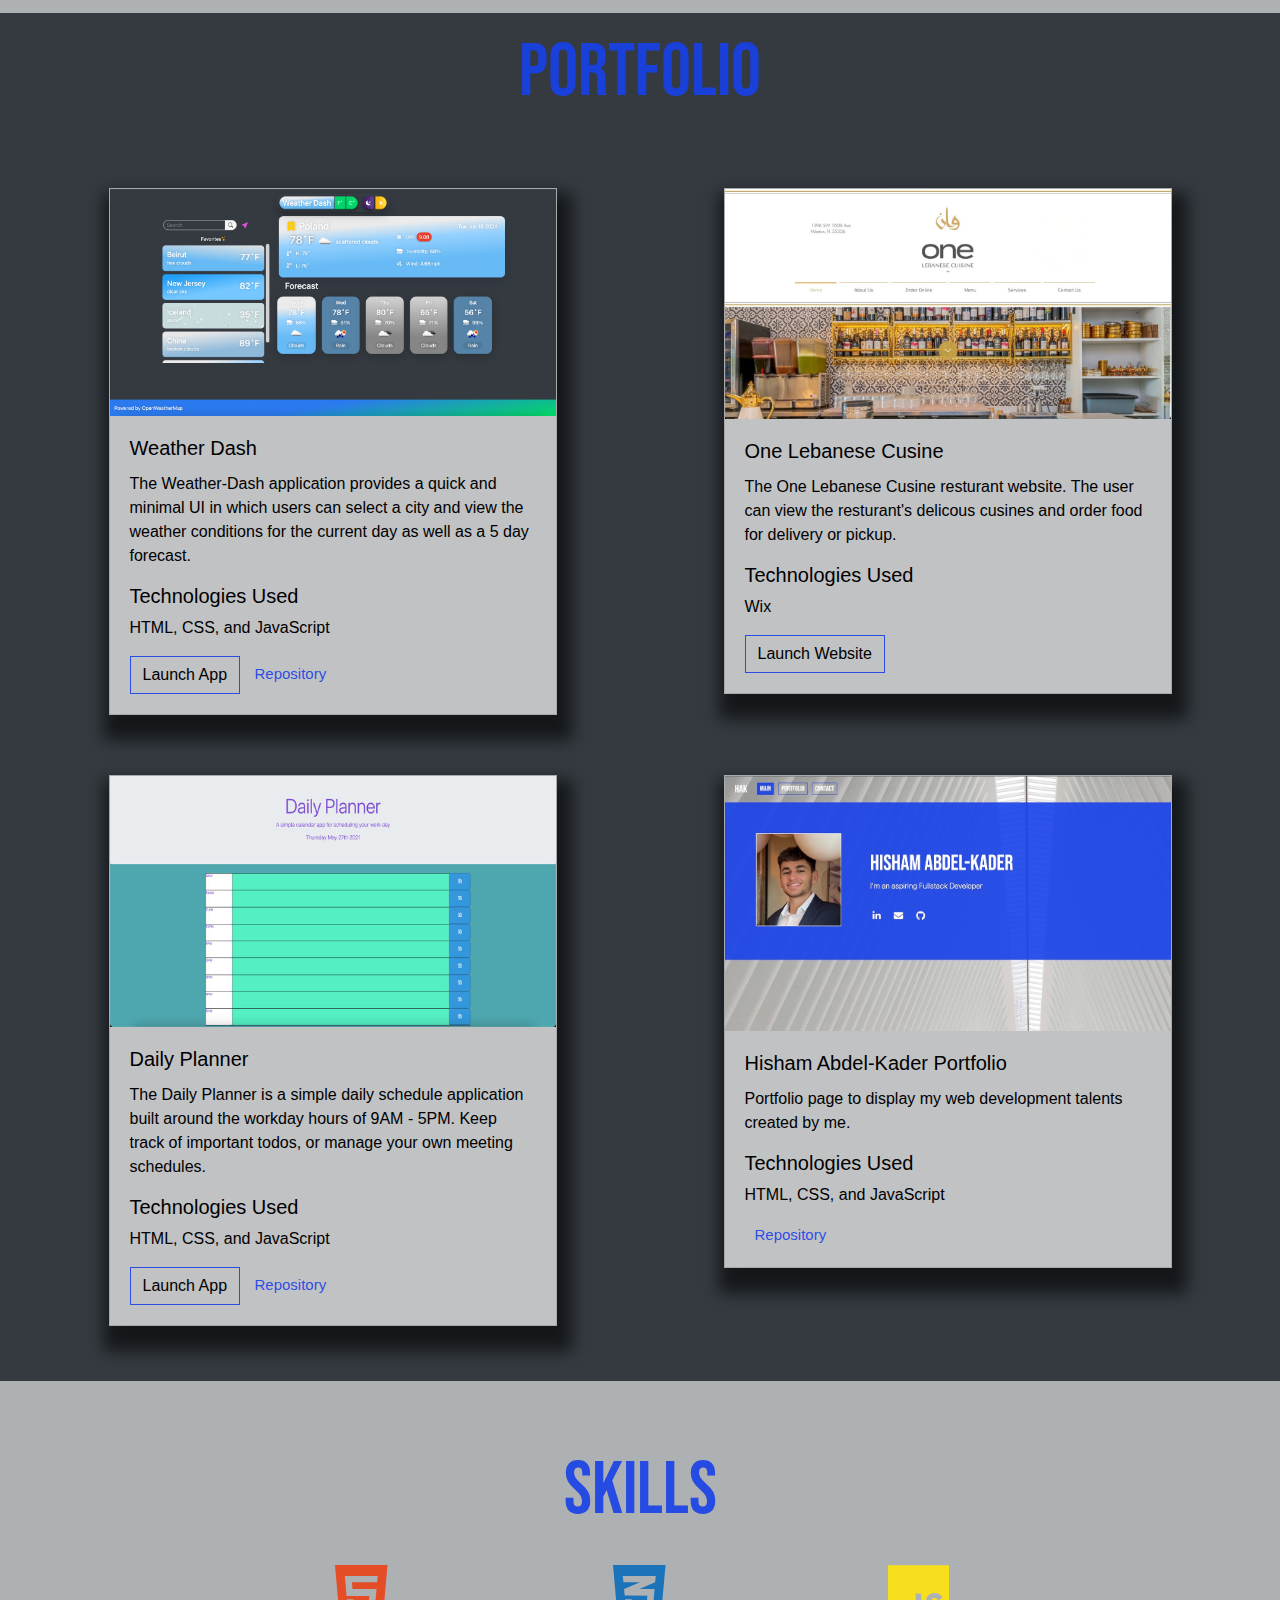
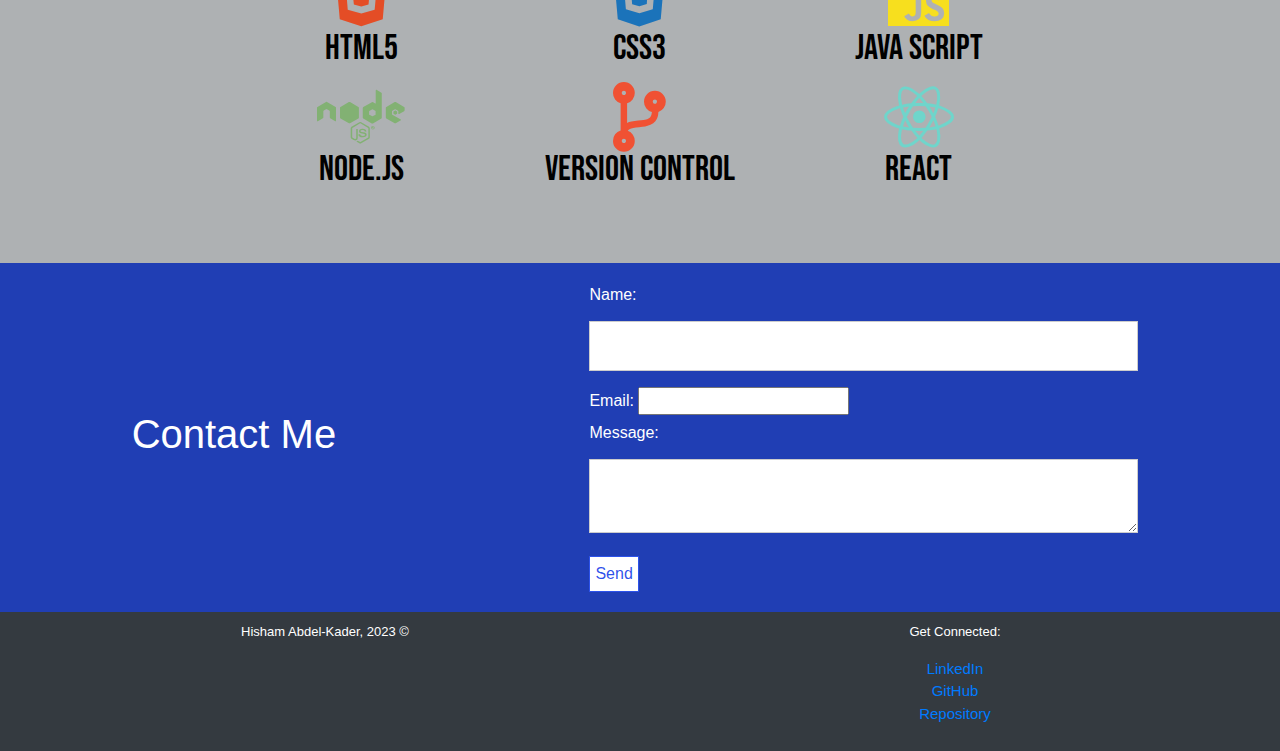
==== commit 2f8a5bb7: "minor updates" ====
--- a/index.html
+++ b/index.html
@@ -82,129 +82,131 @@
 
 
 
-  <!-- Portfolio section -->
-  <section id="portfolio">
-    <h1 id="section">Portfolio</h1>
-    <div class="container0">
-      <div class="col-lg-6">
+ <!-- Portfolio section -->
+ <section id="portfolio">
+  <h1 id="section">Portfolio</h1>
+  <div class="container0">
+    <!-- <div class="col-lg-6">
+      <div class="card">
+        <img src="/assets/images/radical.jpg" class="card-img-top" alt="...">
+        <div class="card-body">
+          <h5 class="card-title">Radical GameZ</h5>
+          <p class="card-text">This application allows a user to create an account and create a
+            video game library and wishlist. The library and wishlist will be linked to the user.
+            The video games can be added or removed by the user.</p>
+          <h5>Technologies Used</h5>
+          <p>HTML, CSS, JavaScript, mySQL, Express, and Node.js</p>
+          <a href="https://raticles.herokuapp.com/" class="btn">Launch Project</a>
+          <a href="https://github.com/HishamKader/RadicalGamez" class="repo-btn">Repository</a>
+        </div>
+      </div>
+    </div> -->
+    <!-- <div class="col-lg-6">
+      <div class="whole-card">
         <div class="card">
-          <img src="/assets/images/radical.jpg" class="card-img-top" alt="...">
+          <img src="/assets/images/flash.png" class="card-img-top" alt="...">
           <div class="card-body">
-            <h5 class="card-title">Radical GameZ</h5>
-            <p class="card-text">This application allows a user to create an account and create a
-              video game library and wishlist. The library and wishlist will be linked to the user.
-              The video games can be added or removed by the user.</p>
+            <h5 class="card-title">FlashGrid</h5>
+            <p class="card-text">This is a project management web app. sign in and create projects.
+              Add tasks and descriptions to stay organized.</p>
             <h5>Technologies Used</h5>
-            <p>HTML, CSS, JavaScript, mySQL, Express, and Node.js</p>
-            <a href="https://raticles.herokuapp.com/" class="btn">Launch Project</a>
-            <a href="https://github.com/HishamKader/RadicalGamez" class="repo-btn">Repository</a>
+            <p>HTML, CSS, React.js, Express, MongoDB, and Node.js </p>
+            
+            <a href="https://github.com/playerthomasm6/flashGrid" class="repo-btn">Repository</a>
           </div>
         </div>
       </div>
-      <div class="col-lg-6">
-        <div class="whole-card">
-          <div class="card">
-            <img src="/assets/images/flash.png" class="card-img-top" alt="...">
-            <div class="card-body">
-              <h5 class="card-title">FlashGrid</h5>
-              <p class="card-text">This is a project management web app. sign in and create projects.
-                Add tasks and descriptions to stay organized.</p>
-              <h5>Technologies Used</h5>
-              <p>HTML, CSS, React.js, Express, MongoDB, and Node.js </p>
-              <a href="https://fathomless-crag-63072.herokuapp.com/" class="btn">Launch Project</a>
-              <a href="https://github.com/playerthomasm6/flashGrid" class="repo-btn">Repository</a>
-            </div>
-          </div>
-        </div>
-      </div>
-      <div class="col-lg-6">
-        <div class="card">
-          <img src="/assets/images/tip.jpg" class="card-img-top" alt="...">
-          <div class="card-body">
-            <h5 class="card-title">Tipster</h5>
-            <p class="card-text">Here we have a webpage that accesses two local API's to give you a certain beer
-              based off certain aspects of the movie.
-              Start of by typing in one of your favorite movies and see what beer it'll be matched with.</p>
-            <h5>Technologies Used</h5>
-            <p>HTML, CSS, and JavaScript</p>
-            <a href="https://playerthomasm6.github.io/tipster" class="btn">Launch Project</a>
-            <a href="https://github.com/playerthomasm6/tipster" class="repo-btn">Repository</a>
-          </div>
-        </div>
-      </div>
-      <div class="col-lg-6">
-        <div class="card">
-          <img src="/assets/images/daily.jpg" class="card-img-top" alt="......">
-          <div class="card-body">
-            <h5 class="card-title">Daily Planner</h5>
-            <p class="card-text">The Daily Planner is a simple daily schedule application built around the workday
-              hours
-              of 9AM - 5PM. Keep track of
-              important todos, or manage your own meeting schedules.</p>
-            <h5>Technologies Used</h5>
-            <p>HTML, CSS, and JavaScript</p>
-            <a href="https://hishamkader.github.io/dailyplanner/" class="btn">Launch App</a>
-            <a href="https://github.com/HishamKader/dailyplanner" class="repo-btn">Repository</a>
-          </div>
-        </div>
-      </div>
-      <div class="col-lg-6">
-        <div class="card">
-          <img src="/assets/images/note.jpg" class="card-img-top" alt="....">
-          <div class="card-body">
-            <h5 class="card-title">Note Taker</h5>
-            <p class="card-text">Some quick example text to build on the card title and make up the bulk of the
-              card's
-              content.</p>
+    </div> -->
+    <!-- <div class="col-lg-6">
+      <div class="card">
+        <img src="/assets/images/tip.jpg" class="card-img-top" alt="...">
+        <div class="card-body">
+          <h5 class="card-title">Tipster</h5>
+          <p class="card-text">Here we have a webpage that accesses two local API's to give you a certain beer
+            based off certain aspects of the movie.
+            Start of by typing in one of your favorite movies and see what beer it'll be matched with.</p>
+          <h5>Technologies Used</h5>
+          <p>HTML, CSS, and JavaScript</p>
+          <a href="https://playerthomasm6.github.io/tipster" class="btn">Launch Project</a>
+          <a href="https://github.com/playerthomasm6/tipster" class="repo-btn">Repository</a>
+        </div>
+      </div>
+    </div> -->
+    <!-- <div class="col-lg-6">
+      <div class="card">
+        <img src="/assets/images/note.jpg" class="card-img-top" alt="....">
+        <div class="card-body">
+          <h5 class="card-title">Note Taker</h5>
+          <p class="card-text">Some quick example text to build on the card title and make up the bulk of the
+            card's
+            content.</p>
             <h5>Technologies Used</h5>
             <p>HTML, CSS, and JavaScript</p>
             <a href="https://frozen-garden-80238.herokuapp.com/" class="btn">Launch App</a>
             <a href="https://github.com/HishamKader/notetaker" class="repo-btn">Repository</a>
           </div>
-        </div>
-      </div>
-      <div class="col-lg-6">
-        <div class="card">
-          <img src="/assets/images/dash.jpg" class="card-img-top" alt="...">
-          <div class="card-body">
-            <h5 class="card-title">Weather Dash</h5>
-            <p class="card-text">The Weather-Dash application provides a quick and minimal UI in which users can
-              select
-              a city and view the weather conditions for
-              the current day as well as a 5 day forecast.</p>
-            <h5>Technologies Used</h5>
-            <p>HTML, CSS, and JavaScript</p>
-            <a href="https://hishamkader.github.io/weatherdash/" class="btn">Launch App</a>
-            <a href="https://github.com/HishamKader/weatherdash" class="repo-btn">Repository</a>
-          </div>
-        </div>
-      </div>
-      <div class="col-lg-6">
-        <div class="card">
-          <img src="/assets/images/one.jpeg" class="card-img-top" alt="...">
-          <div class="card-body">
-            <h5 class="card-title">One Lebanese Cusine</h5>
-            <p class="card-text">The One Lebanese Cusine resturant website. The user can
-              view the resturant's delicous cusines and order food for delivery or pickup.</p>
-            <h5>Technologies Used</h5>
-            <p>Wix</p>
-            <a href="https://onelebanese.com" class="btn">Launch Website</a>
-          </div>
-        </div>
-      </div>
-      <div class="col-lg-6">
-        <div class="card">
-          <img src="/assets/images/hishpo.jpeg" class="card-img-top" alt="...">
-          <div class="card-body">
-            <h5 class="card-title">Hisham Abdel-Kader Portfolio</h5>
-            <p class="card-text">Portfolio page to display my web development talents created by me.</p>
-            <h5>Technologies Used</h5>
-            <p>HTML, CSS, and JavaScript</p>
-            <a href="https://github.com/HishamKader/hishamkader.github.io" class="repo-btn">Repository</a>
-          </div>
-        </div>
-      </div>
-  </section>
+         
+      </div>
+    </div> -->
+    <div class="col-lg-6">
+      <div class="card">
+        <img src="/assets/images/weatherdash2.0.png" class="card-img-top" alt="...">
+        <div class="card-body">
+          <h5 class="card-title">Weather Dash</h5>
+          <p class="card-text">The Weather-Dash application provides a quick and minimal UI in which users can
+            select
+            a city and view the weather conditions for
+            the current day as well as a 5 day forecast.</p>
+          <h5>Technologies Used</h5>
+          <p>HTML, CSS, and JavaScript</p>
+          <a href="https://hishamkader.github.io/weatherdash/" class="btn">Launch App</a>
+          <a href="https://github.com/HishamKader/weatherdash" class="repo-btn">Repository</a>
+        </div>
+      </div>
+    </div>
+    <div class="col-lg-6">
+      <div class="card">
+        <img src="/assets/images/one.jpeg" class="card-img-top" alt="...">
+        <div class="card-body">
+          <h5 class="card-title">One Lebanese Cusine</h5>
+          <p class="card-text">The One Lebanese Cusine resturant website. The user can
+            view the resturant's delicous cusines and order food for delivery or pickup.</p>
+          <h5>Technologies Used</h5>
+          <p>Wix</p>
+          <a href="https://onelebanese.com" class="btn">Launch Website</a>
+        </div>
+      </div>
+    </div>
+    <div class="col-lg-6">
+      <div class="card">
+        <img src="/assets/images/daily.jpg" class="card-img-top" alt="......">
+        <div class="card-body">
+          <h5 class="card-title">Daily Planner</h5>
+          <p class="card-text">The Daily Planner is a simple daily schedule application built around the workday
+            hours
+            of 9AM - 5PM. Keep track of
+            important todos, or manage your own meeting schedules.</p>
+          <h5>Technologies Used</h5>
+          <p>HTML, CSS, and JavaScript</p>
+          <a href="https://hishamkader.github.io/dailyplanner/" class="btn">Launch App</a>
+          <a href="https://github.com/HishamKader/dailyplanner" class="repo-btn">Repository</a>
+        </div>
+      </div>
+    </div>
+    <div class="col-lg-6">
+      <div class="card">
+        <img src="/assets/images/hishpo.jpeg" class="card-img-top" alt="...">
+        <div class="card-body">
+          <h5 class="card-title">Hisham Abdel-Kader Portfolio</h5>
+          <p class="card-text">Portfolio page to display my web development talents created by me.</p>
+          <h5>Technologies Used</h5>
+          <p>HTML, CSS, and JavaScript</p>
+          <a href="https://github.com/HishamKader/hishamkader.github.io" class="repo-btn">Repository</a>
+        </div>
+      </div>
+    </div>
+</section>
+
 
   <!-- Skills section -->
   <section id="skill">
--- a/assets/css/style.css
+++ b/assets/css/style.css
@@ -292,7 +292,7 @@
     color: white;
 }
  .container6{
-    background-color: #1741e8b1;
+    background-color: #1741e8dc;
     padding: 80px;
     display: flex;
     margin: auto;
@@ -396,7 +396,7 @@
 }
 
 #portfolio{
-   margin: 100px;
+   margin: 0px;
 }
 
 @media (max-width: 786px) {
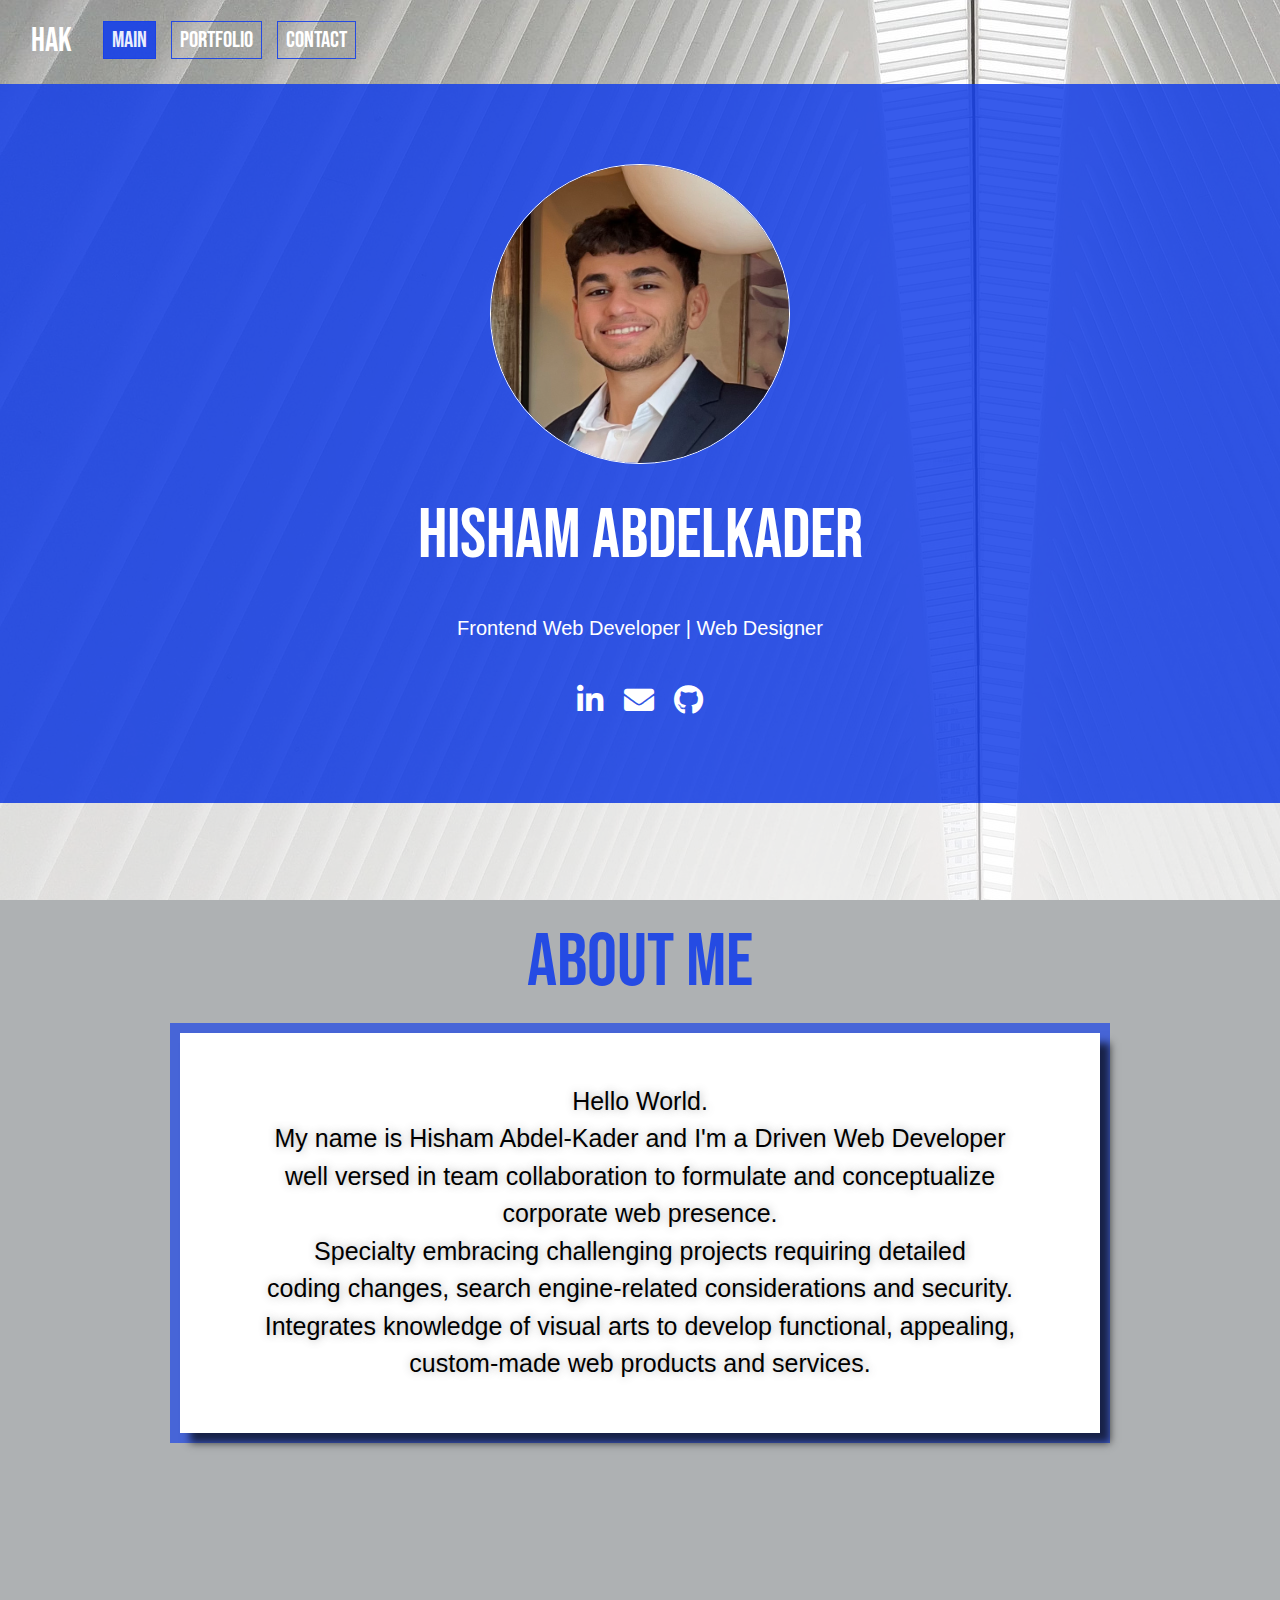
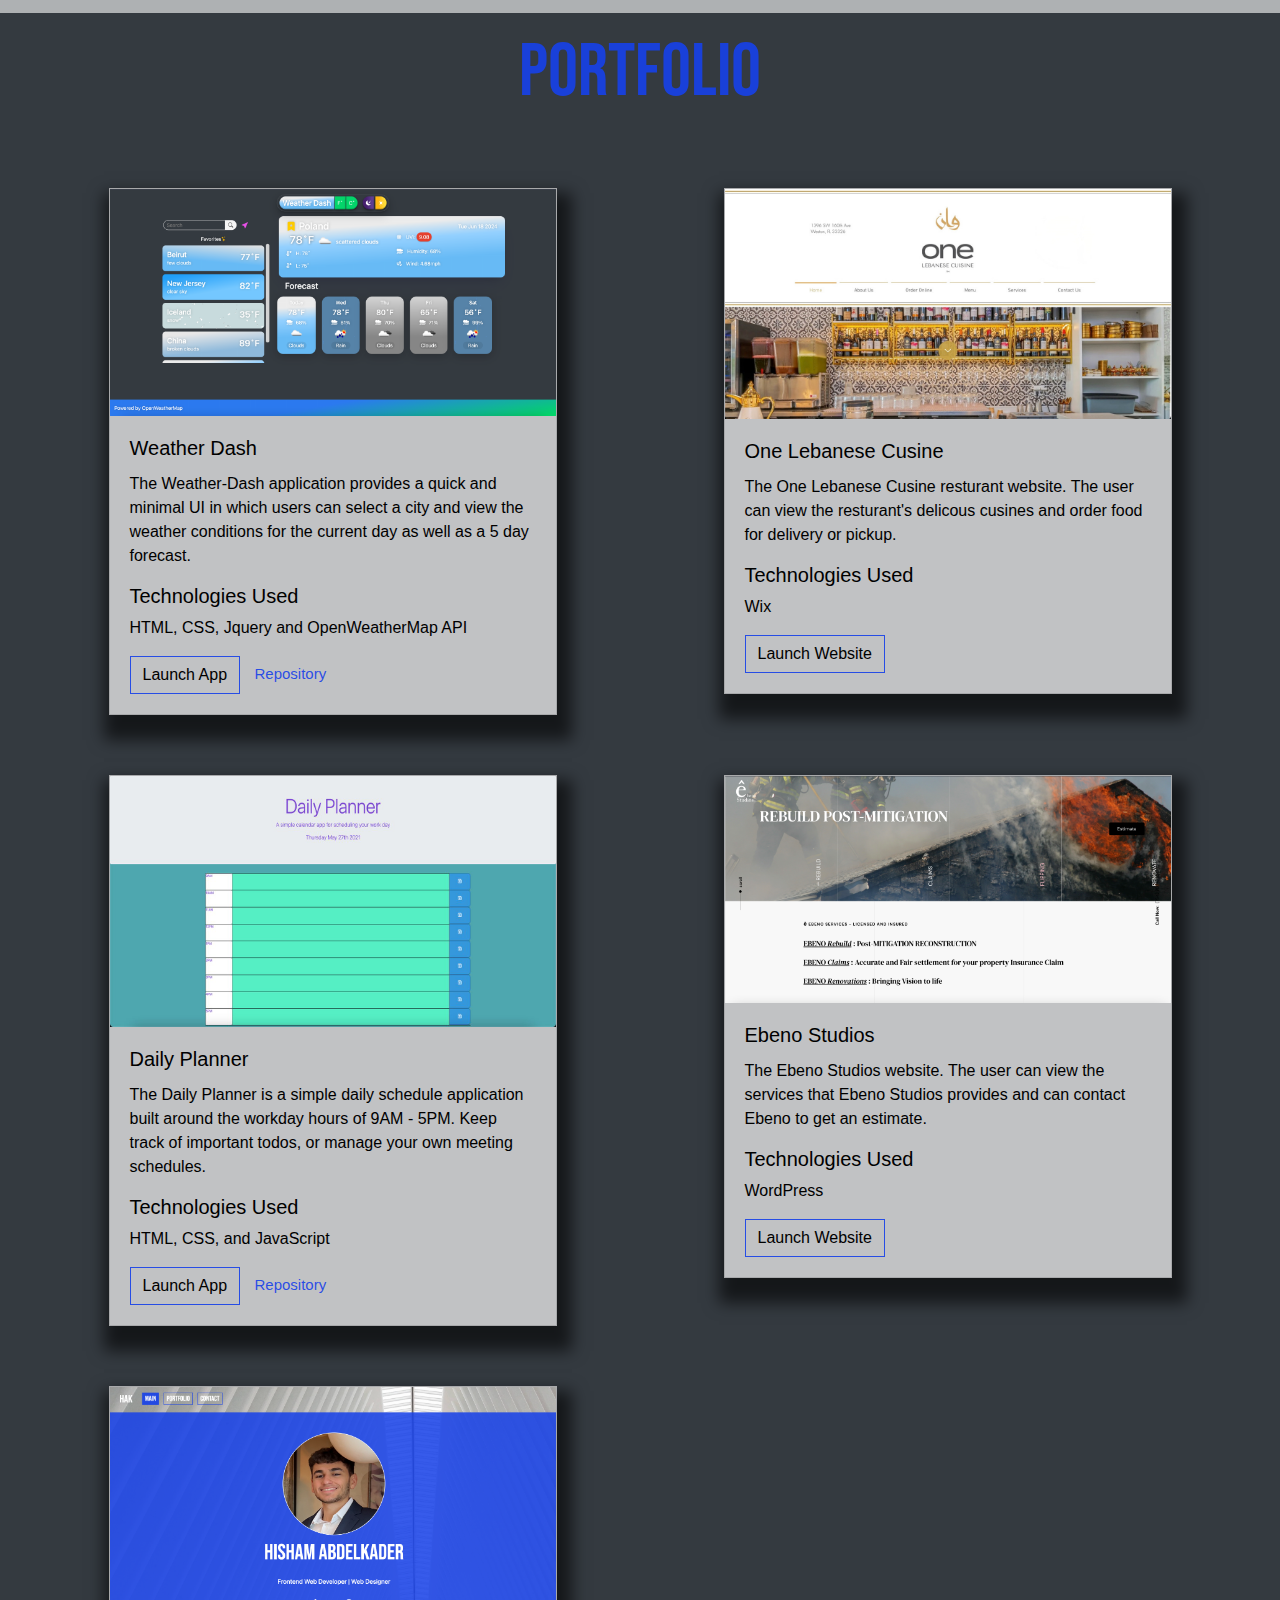
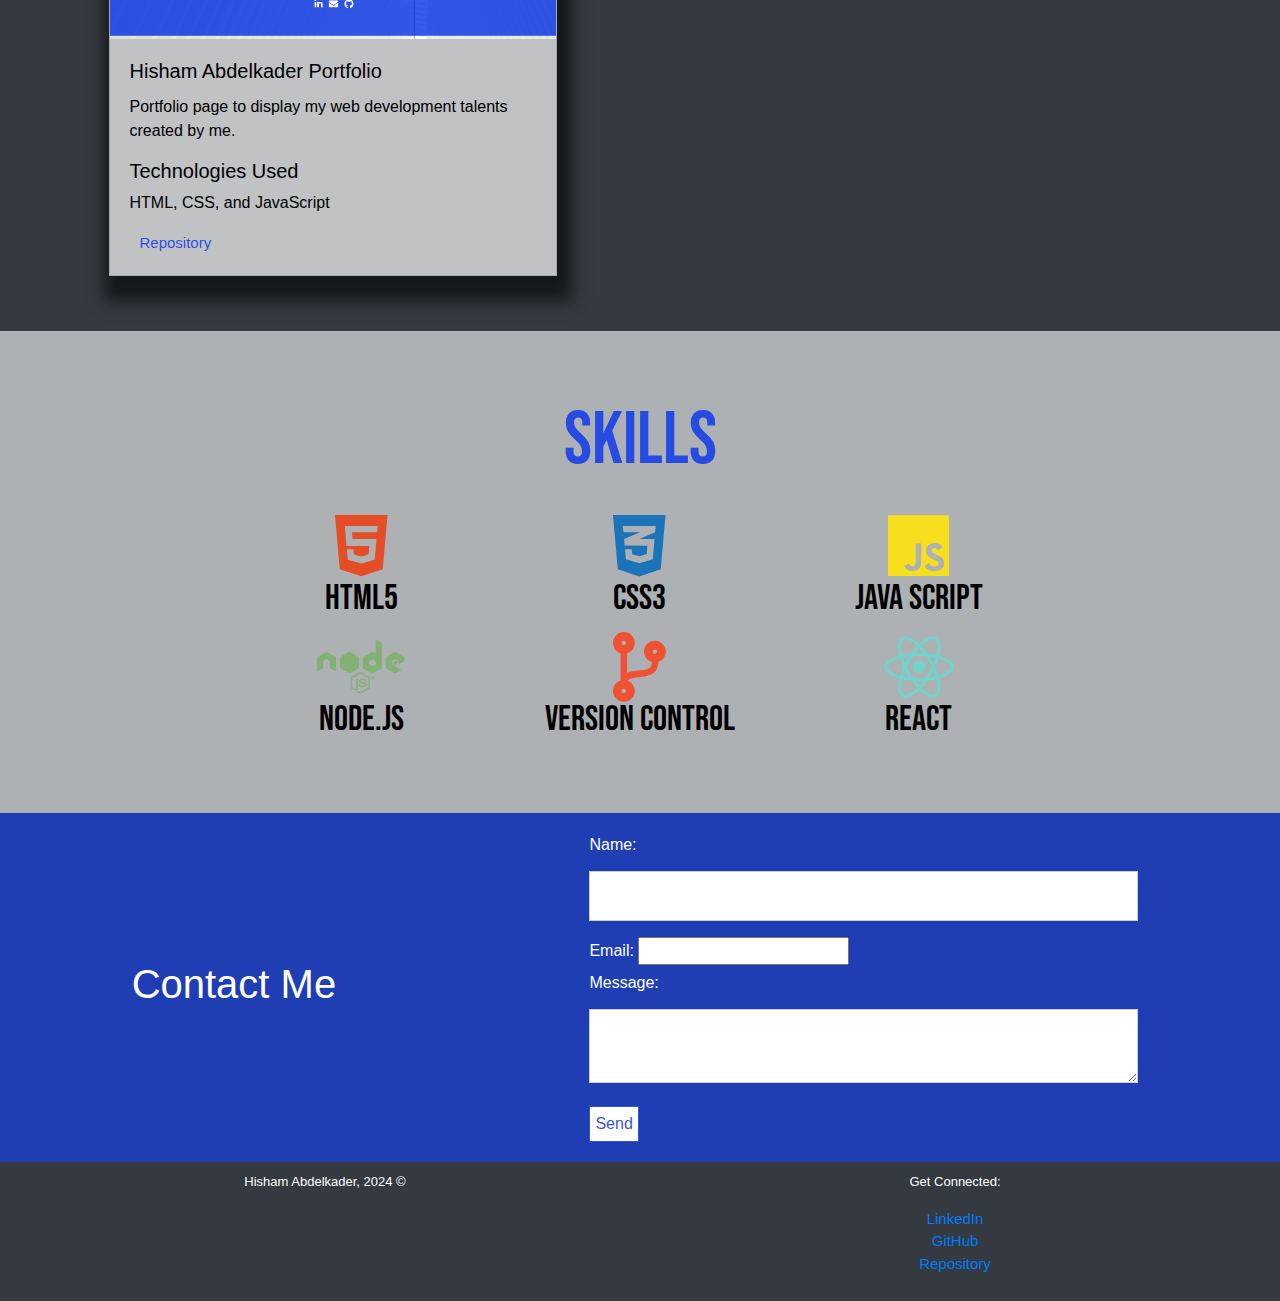
==== commit 53d71056: "ui changes" ====
--- a/index.html
+++ b/index.html
@@ -54,8 +54,8 @@
   <section>
     <div class="container6">
       <img id="face" src="assets/images/hisham2.jpeg" alt="Hish-img">
-      <h1 class="nameHead">Hisham Abdel-Kader</h1>
-      <h5>I'm an aspiring Fullstack Developer</h5>
+      <h1 class="nameHead">Hisham Abdelkader</h1>
+      <h5>Frontend Web Developer | Web Designer</h5>
       <div>
         <a href="https://www.linkedin.com/in/hisham-abdel-kader-14ab821b3/" target="_blank" class="tinyIcon"
           alt="LinkedIn"><i class="fab fa-linkedin-in"></i></a>
@@ -158,7 +158,7 @@
             a city and view the weather conditions for
             the current day as well as a 5 day forecast.</p>
           <h5>Technologies Used</h5>
-          <p>HTML, CSS, and JavaScript</p>
+          <p>HTML, CSS, Jquery and OpenWeatherMap API</p>
           <a href="https://hishamkader.github.io/weatherdash/" class="btn">Launch App</a>
           <a href="https://github.com/HishamKader/weatherdash" class="repo-btn">Repository</a>
         </div>
@@ -195,9 +195,21 @@
     </div>
     <div class="col-lg-6">
       <div class="card">
-        <img src="/assets/images/hishpo.jpeg" class="card-img-top" alt="...">
-        <div class="card-body">
-          <h5 class="card-title">Hisham Abdel-Kader Portfolio</h5>
+        <img src="/assets/images/ebeno.png" class="card-img-top" alt="...">
+        <div class="card-body">
+          <h5 class="card-title">Ebeno Studios</h5>
+          <p class="card-text">The Ebeno Studios website. The user can view the services that Ebeno Studios provides and can contact Ebeno to get an estimate.</p>
+          <h5>Technologies Used</h5>
+          <p>WordPress</p>
+          <a href="https://ebenostudios.com/" class="btn">Launch Website</a>
+        </div>
+      </div>
+    </div>
+    <div class="col-lg-6">
+      <div class="card">
+        <img src="/assets/images/hishpo2.png" class="card-img-top" alt="...">
+        <div class="card-body">
+          <h5 class="card-title">Hisham Abdelkader Portfolio</h5>
           <p class="card-text">Portfolio page to display my web development talents created by me.</p>
           <h5>Technologies Used</h5>
           <p>HTML, CSS, and JavaScript</p>
@@ -281,7 +293,7 @@
   <footer class="footer">
     
       <div class="col-sm-6">
-        <div>Hisham Abdel-Kader, 2023 &copy;</div>
+        <div>Hisham Abdelkader, 2024 &copy;</div>
       </div>
       <div class="col-sm-6">
         <p>Get Connected:</p>
--- a/assets/css/style.css
+++ b/assets/css/style.css
@@ -196,6 +196,7 @@
     box-shadow:  10px 10px 8px rgba(0, 0, 0, 0.671);
     background-color: rgb(255, 255, 255);
     transition: ease-out 500ms;
+    text-shadow: rgba(83, 83, 83, 0.451) 1px 0 8px;
 }
 
 .about:hover{
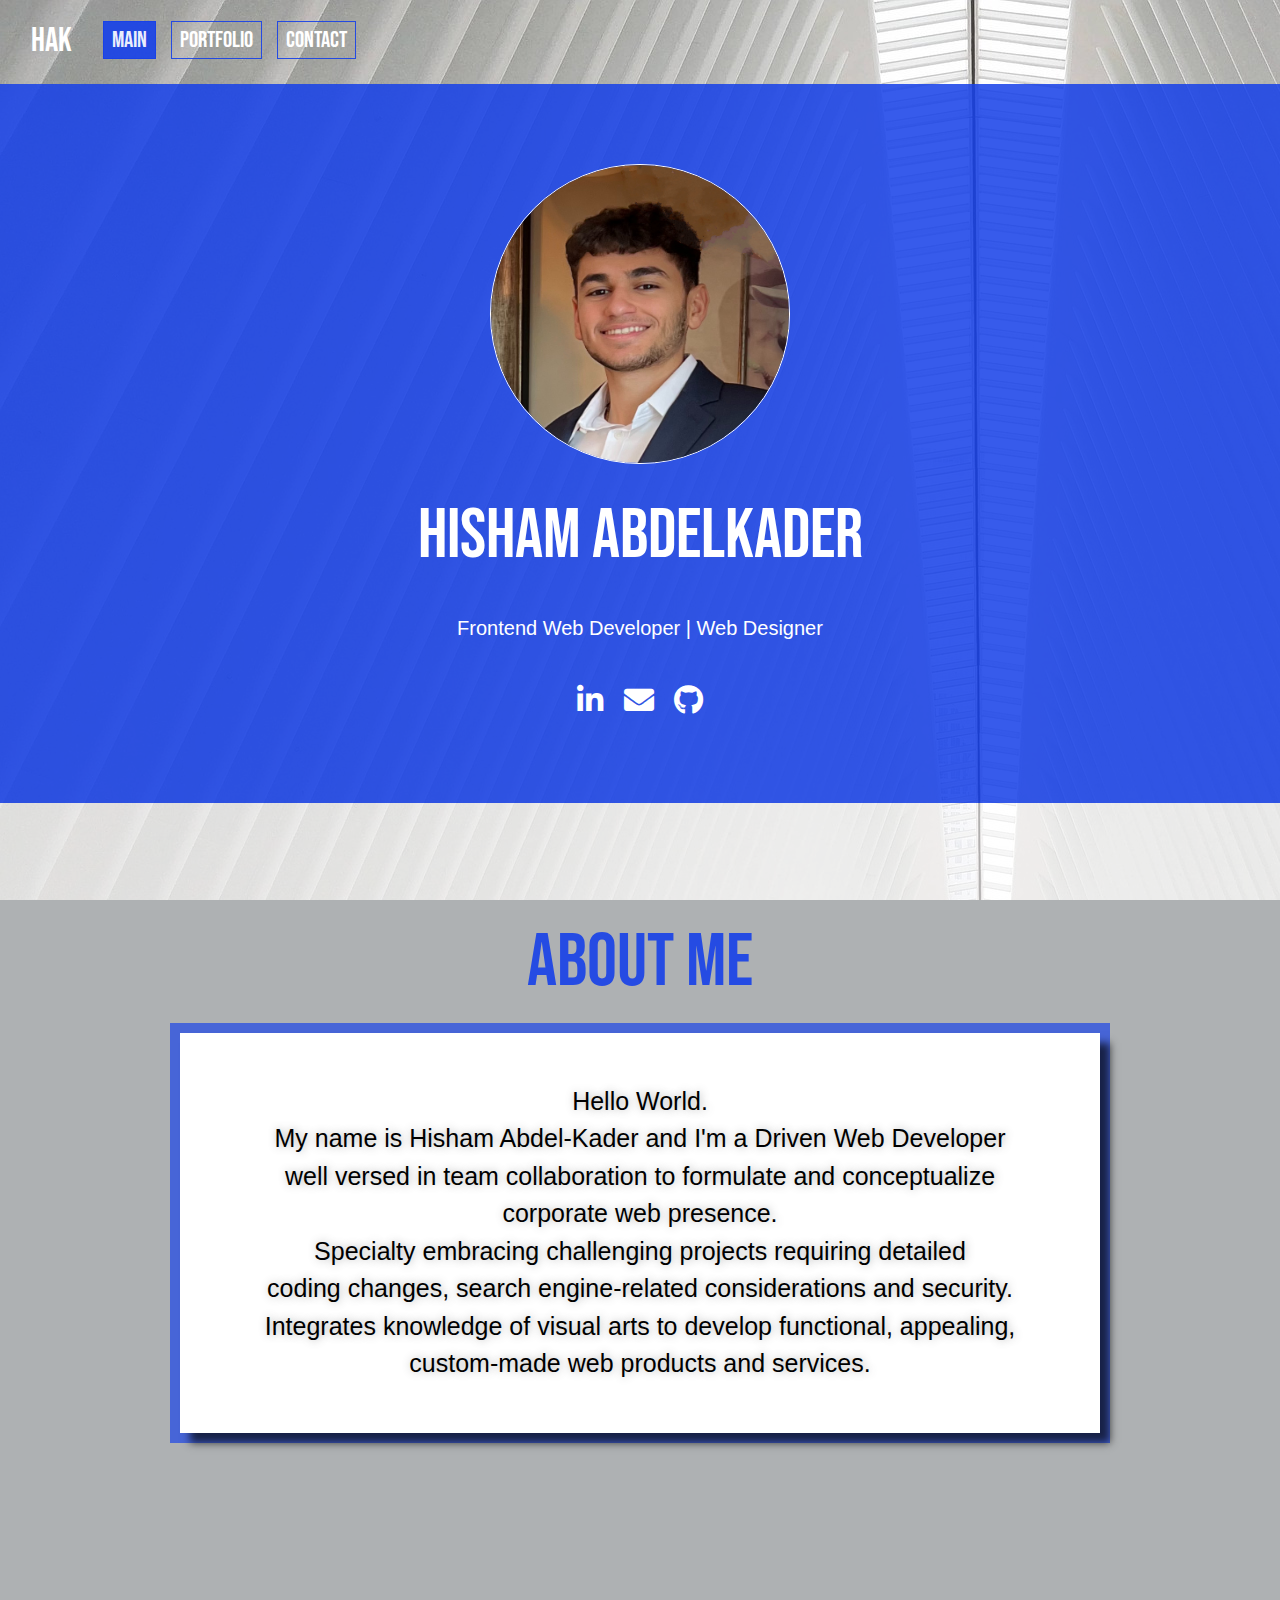
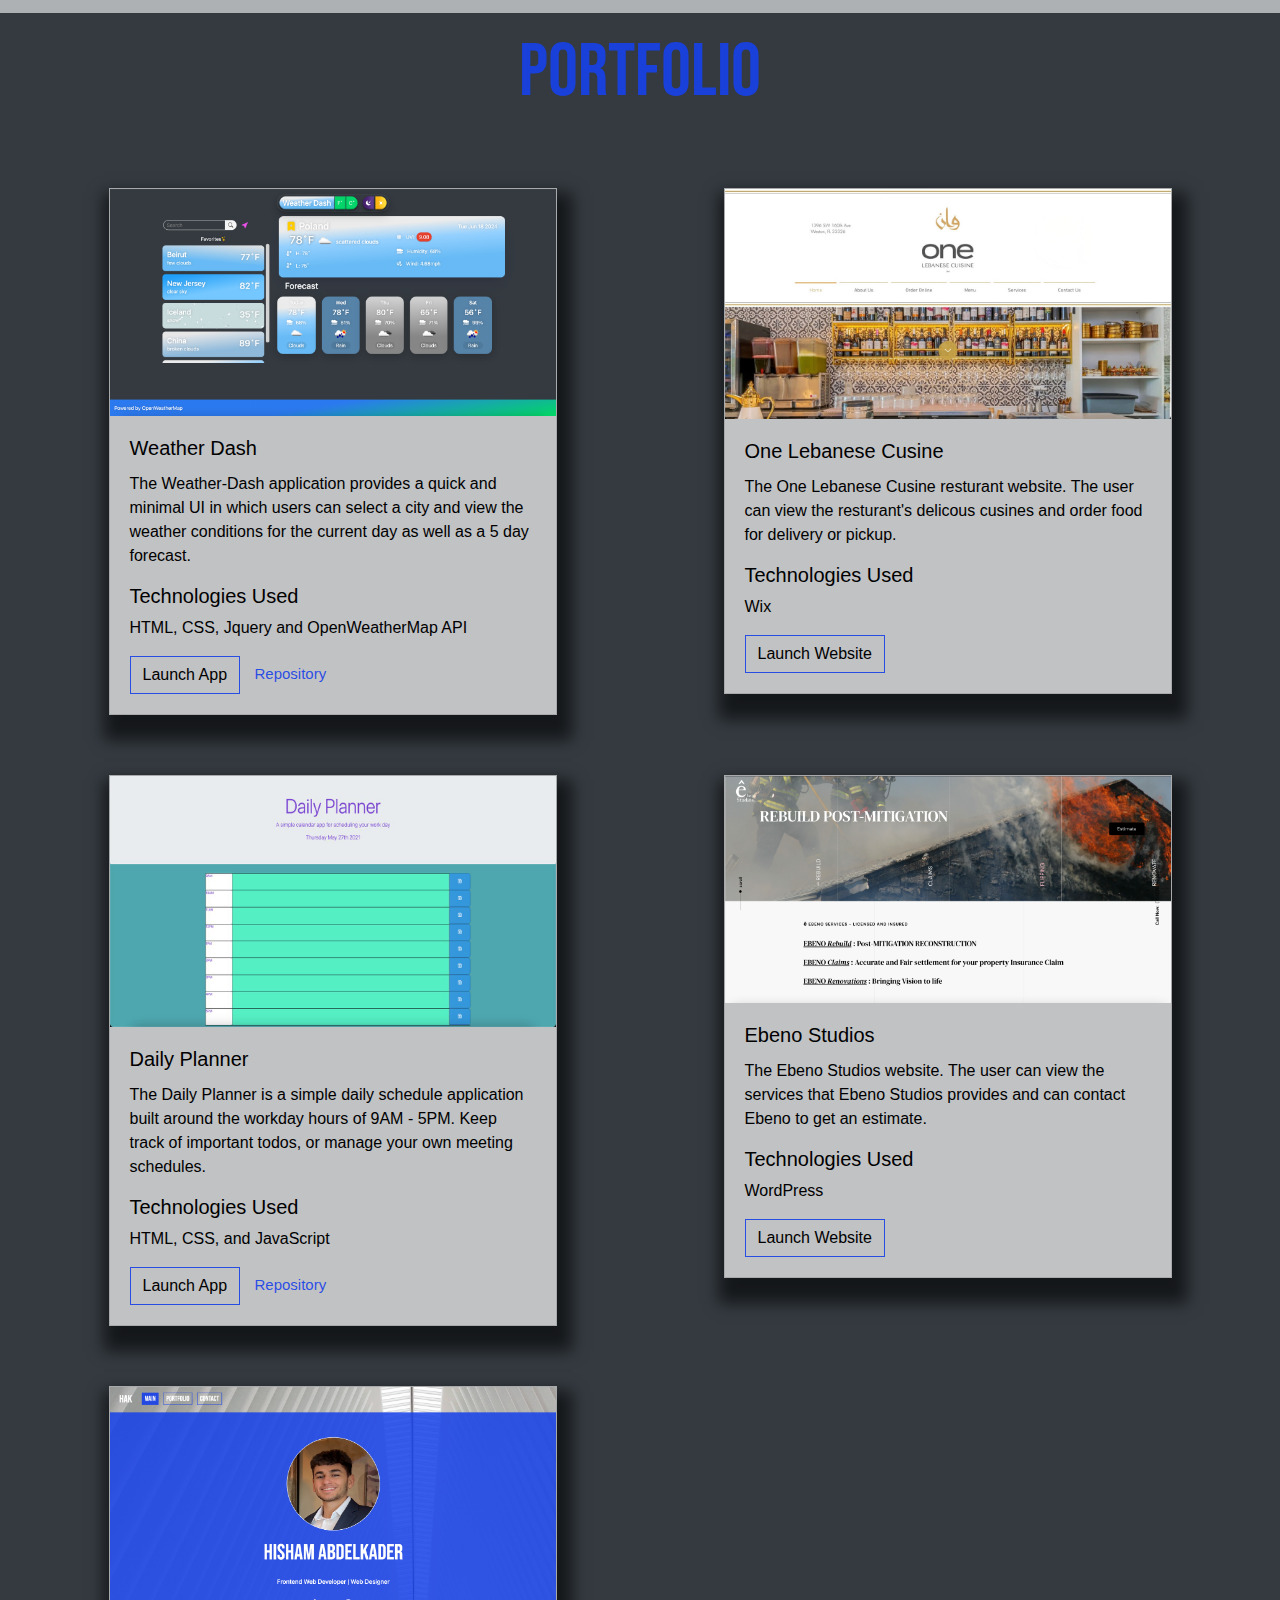
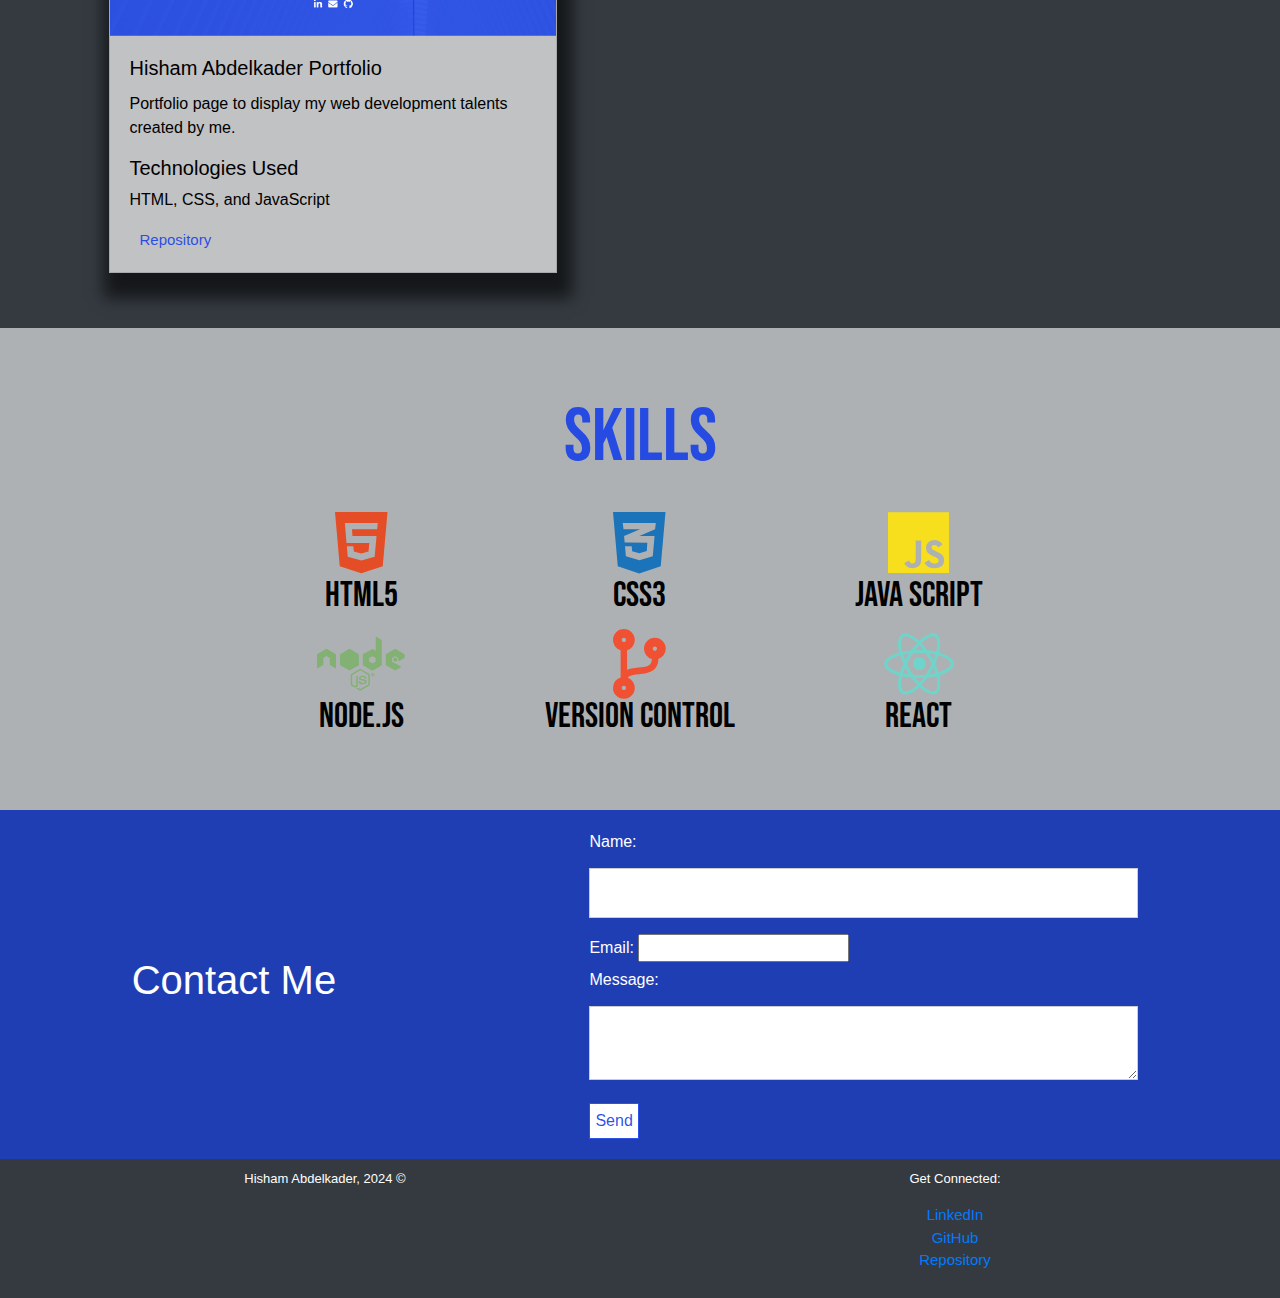
==== commit 021d35c1: "minor fixes" ====
--- a/index.html
+++ b/index.html
@@ -53,11 +53,11 @@
 
   <section>
     <div class="container6">
-      <img id="face" src="assets/images/hisham2.jpeg" alt="Hish-img">
+      <img id="face" src="assets/images/hisham2.jpg" alt="Hish-img">
       <h1 class="nameHead">Hisham Abdelkader</h1>
       <h5>Frontend Web Developer | Web Designer</h5>
       <div>
-        <a href="https://www.linkedin.com/in/hisham-abdel-kader-14ab821b3/" target="_blank" class="tinyIcon"
+        <a href="https://www.linkedin.com/in/hisham-abdelkader-14ab821b3/" target="_blank" class="tinyIcon"
           alt="LinkedIn"><i class="fab fa-linkedin-in"></i></a>
         <a href="#contact" class="tinyIcon" alt="email"><i class="fa fa-envelope"></i></a>
         <a href="https://github.com/HishamKader" target="_blank" class="tinyIcon" alt="Github"><i
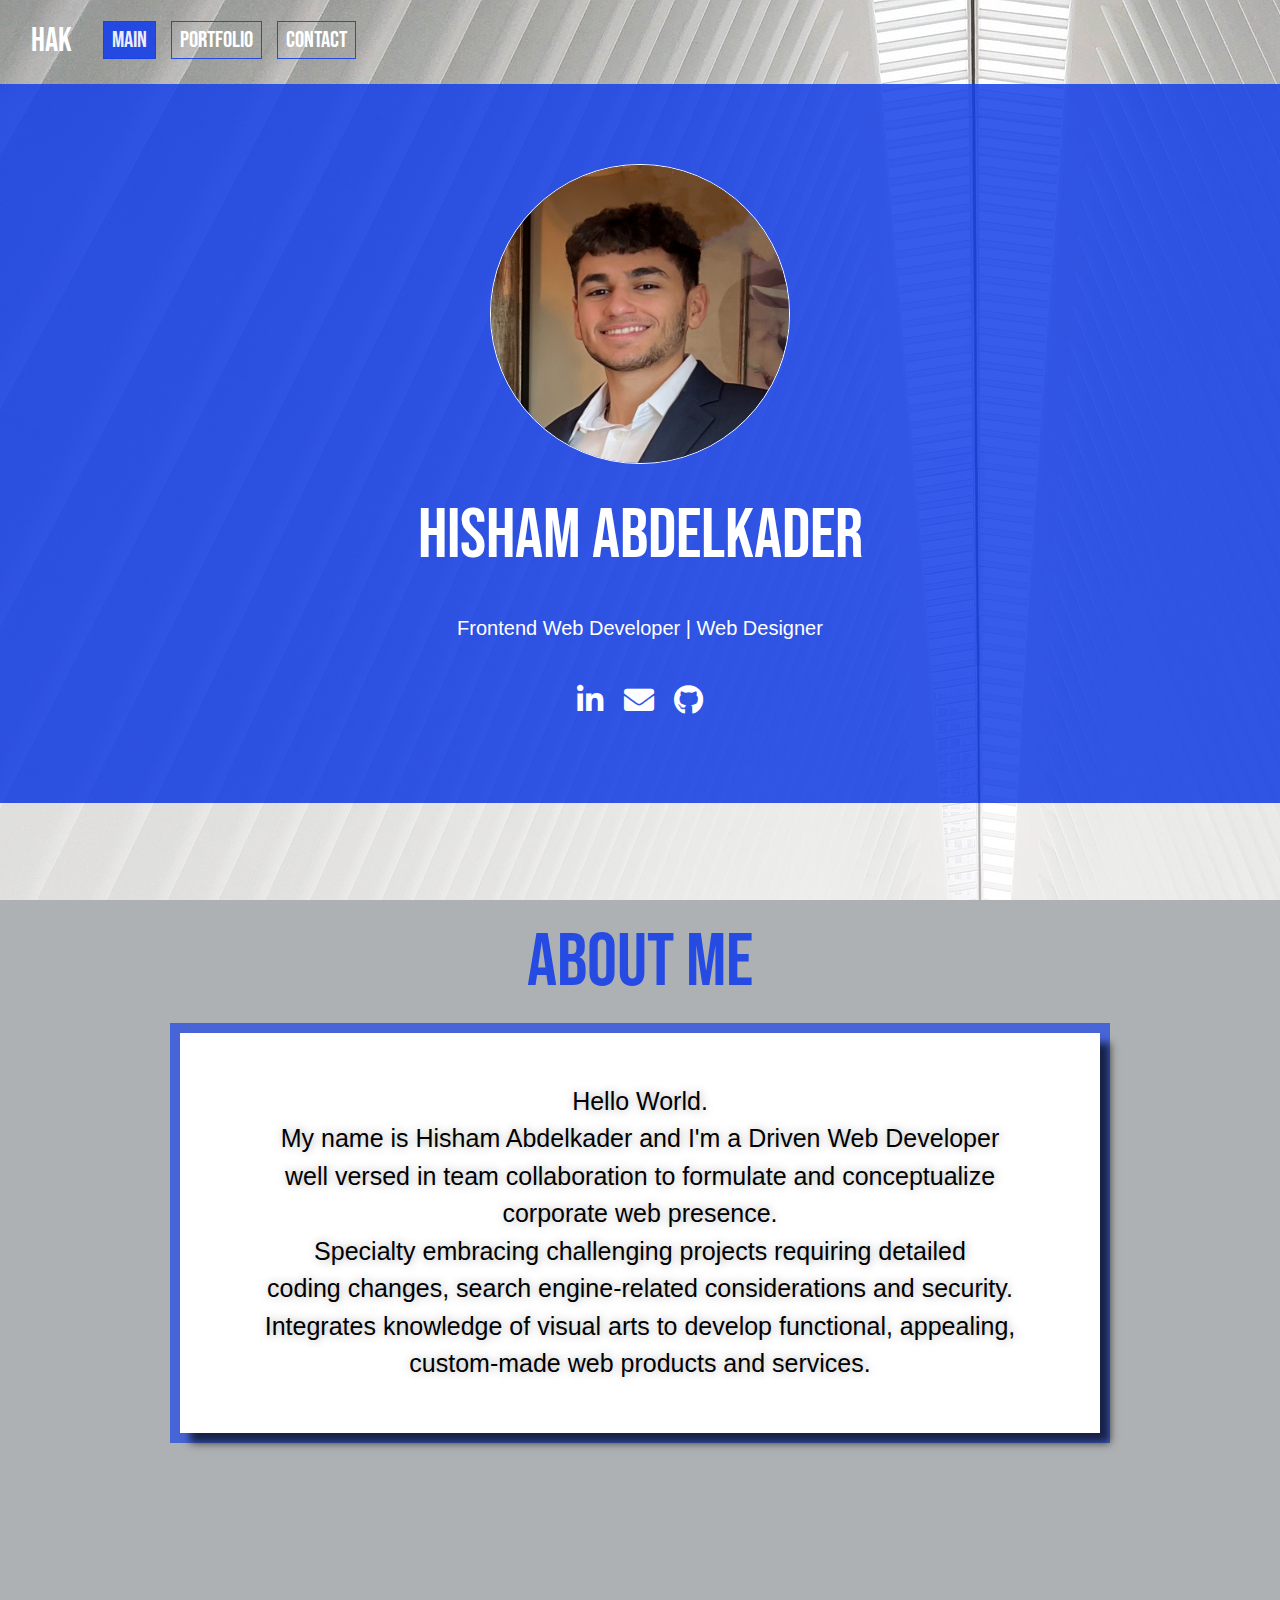
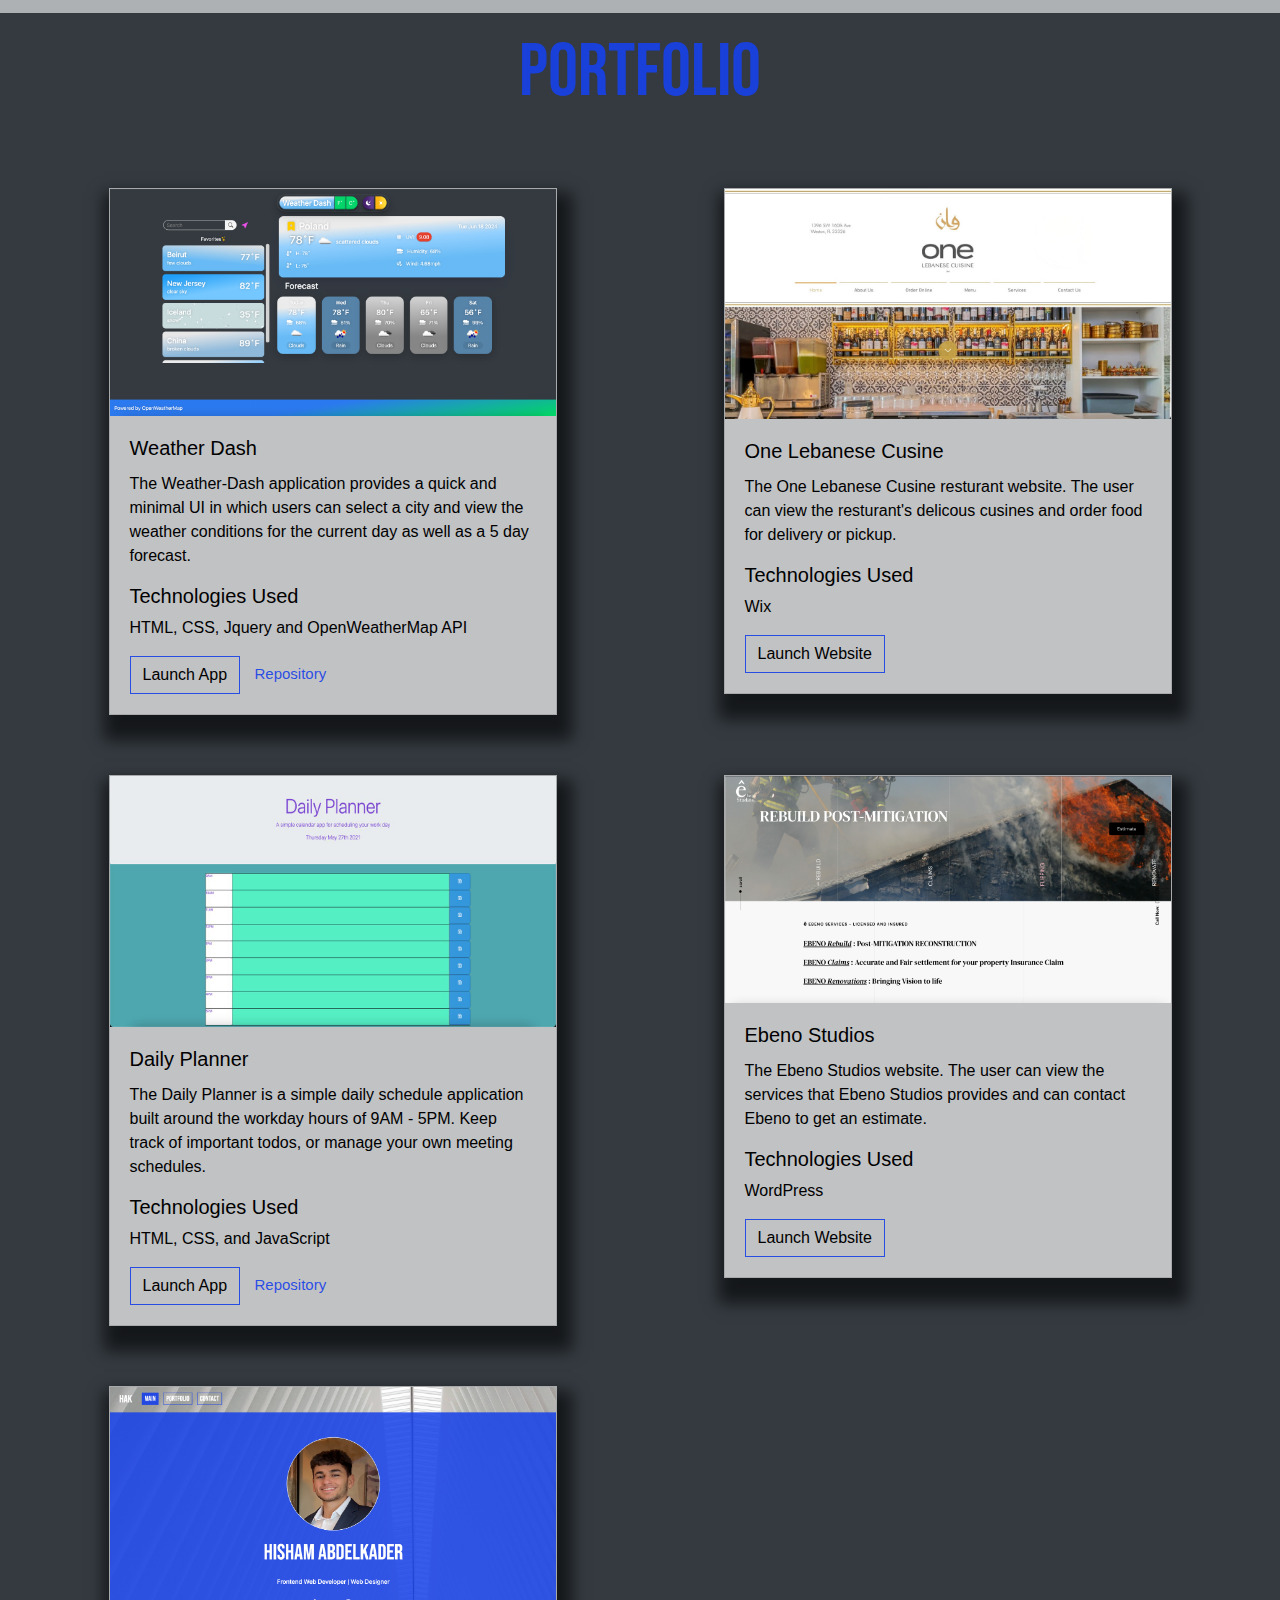
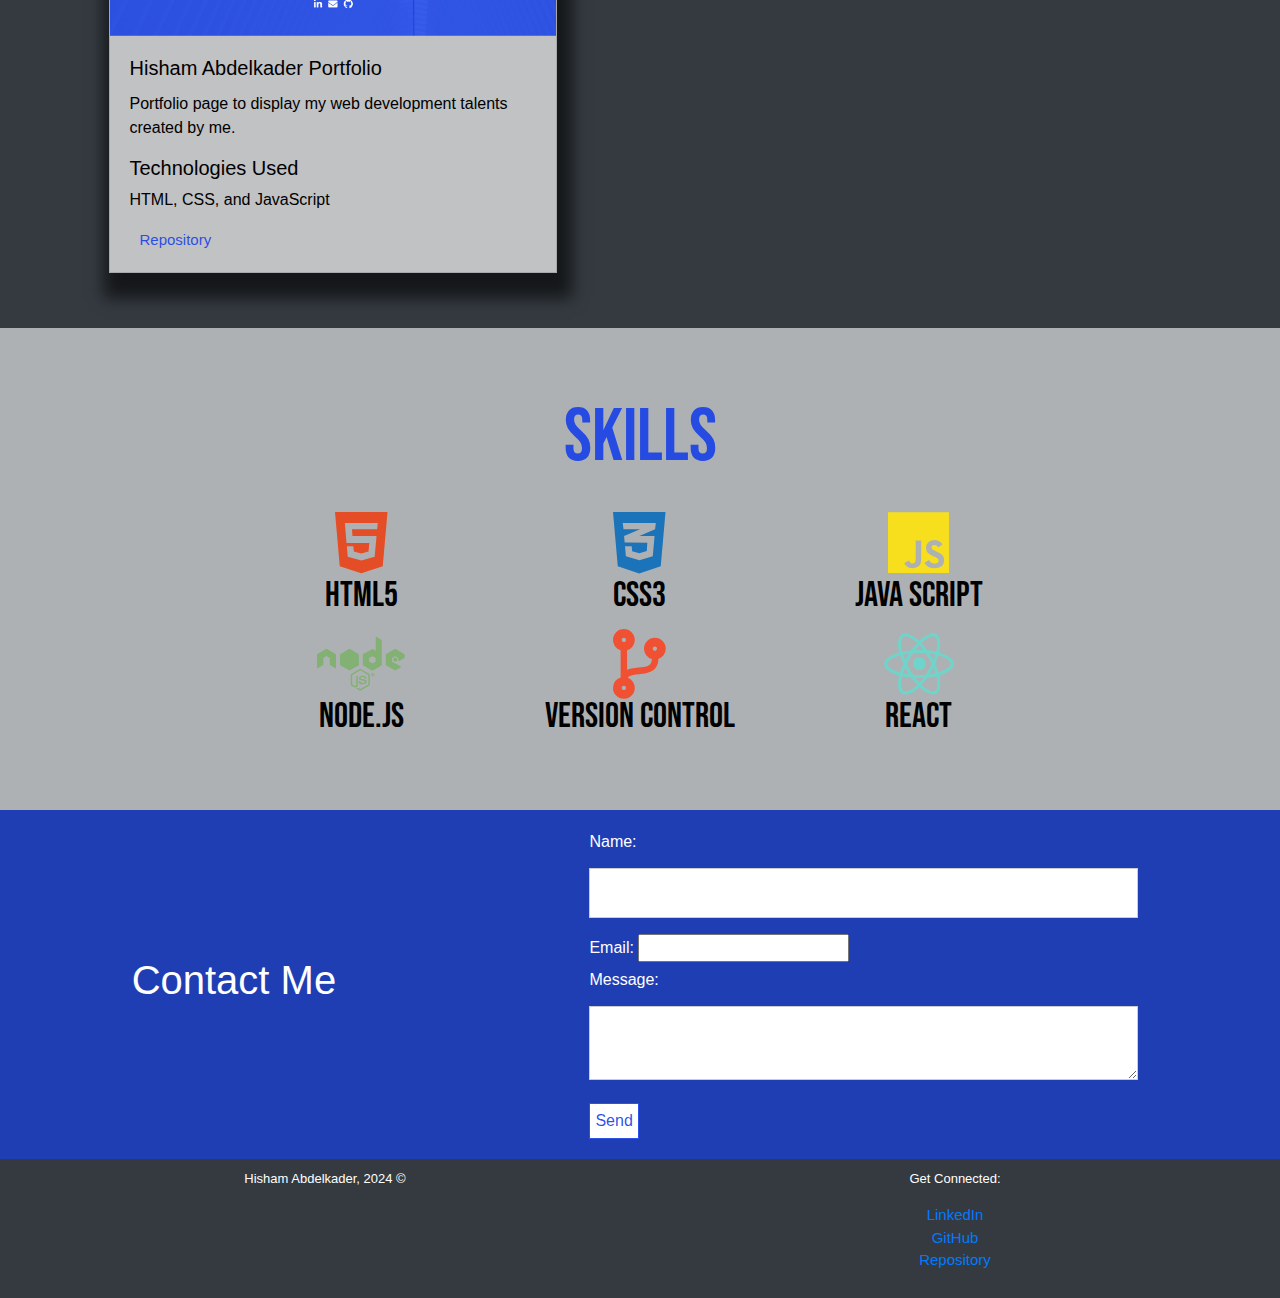
==== commit 29ef7219: "minor fixes" ====
--- a/index.html
+++ b/index.html
@@ -70,7 +70,7 @@
   <section id="aboutMe">
     <h1 id="section">About me</h1>
     <div class="container2">
-      <p class="about">Hello World.<br>My name is Hisham Abdel-Kader and I'm a Driven Web Developer<br>well versed in team collaboration to
+      <p class="about">Hello World.<br>My name is Hisham Abdelkader and I'm a Driven Web Developer<br>well versed in team collaboration to
         formulate and conceptualize
         corporate web presence.<br>Specialty embracing challenging projects requiring detailed<br>coding changes, search
         engine-related
